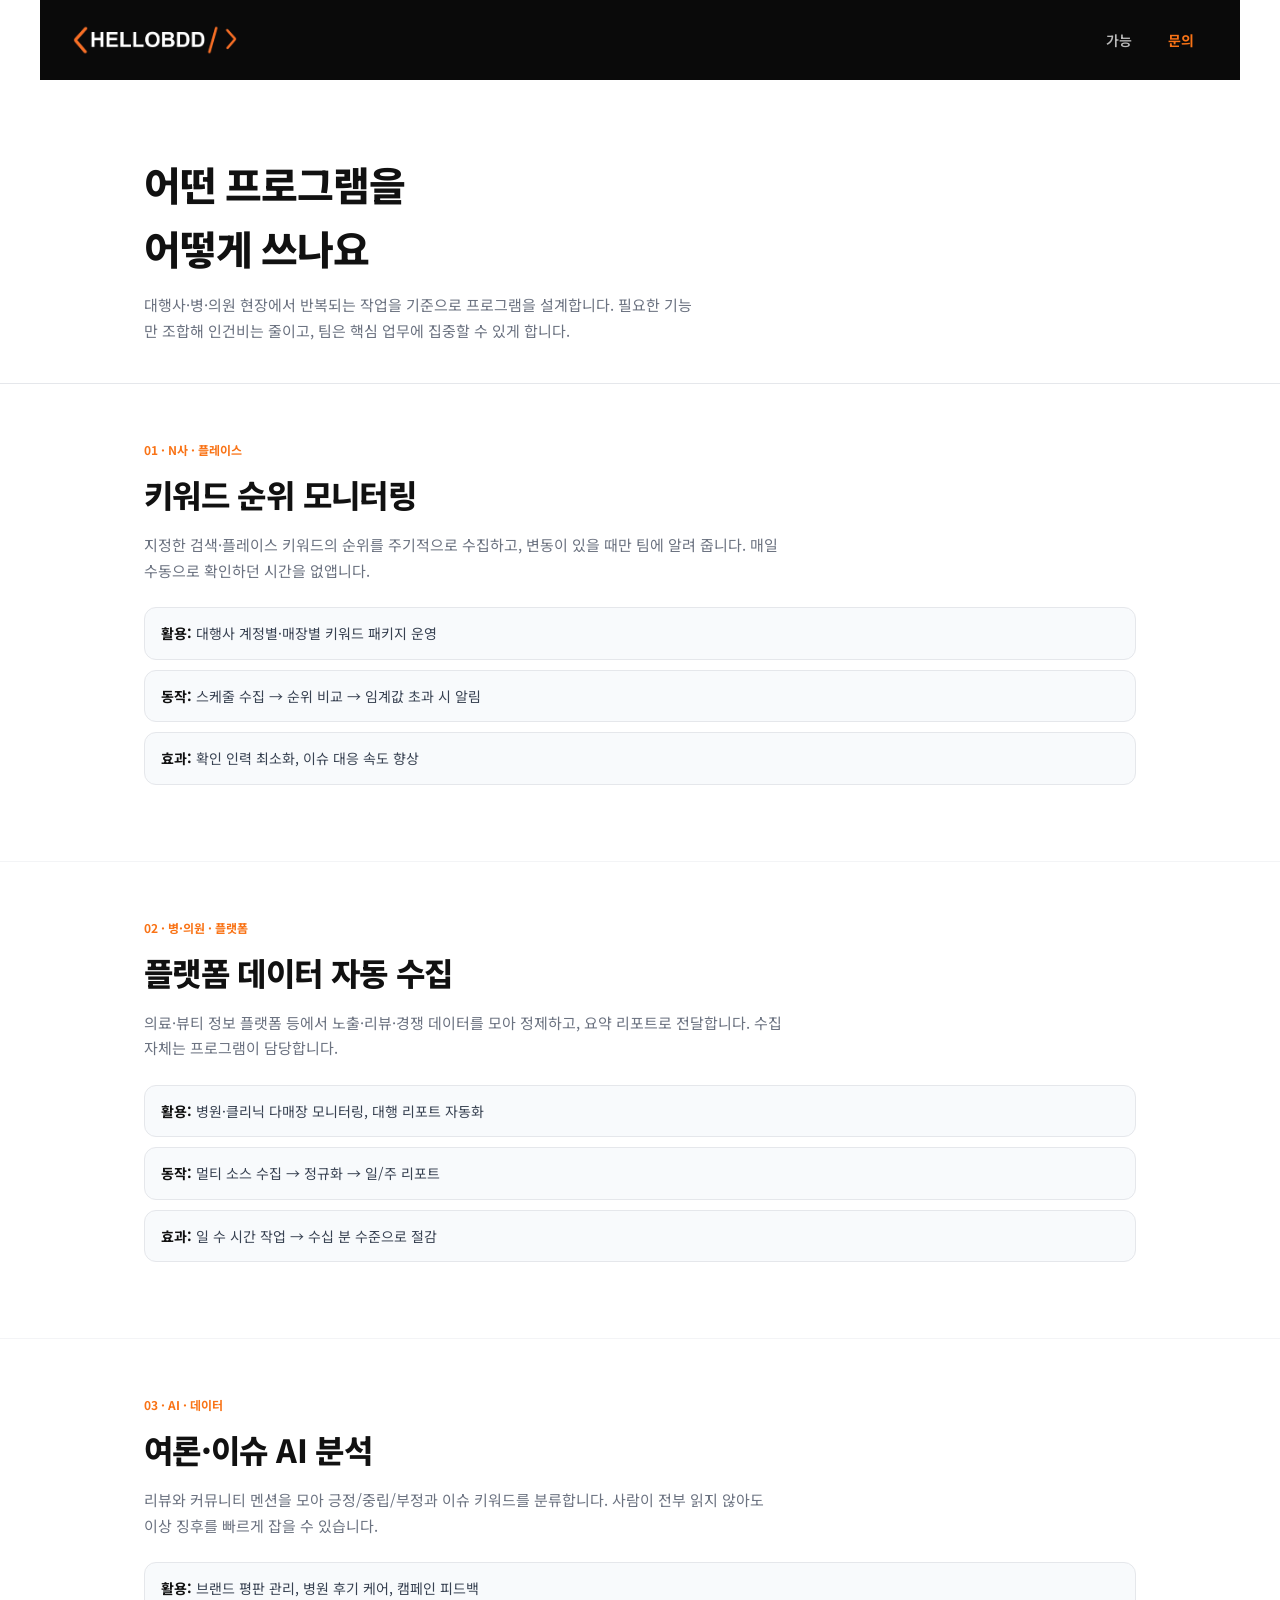
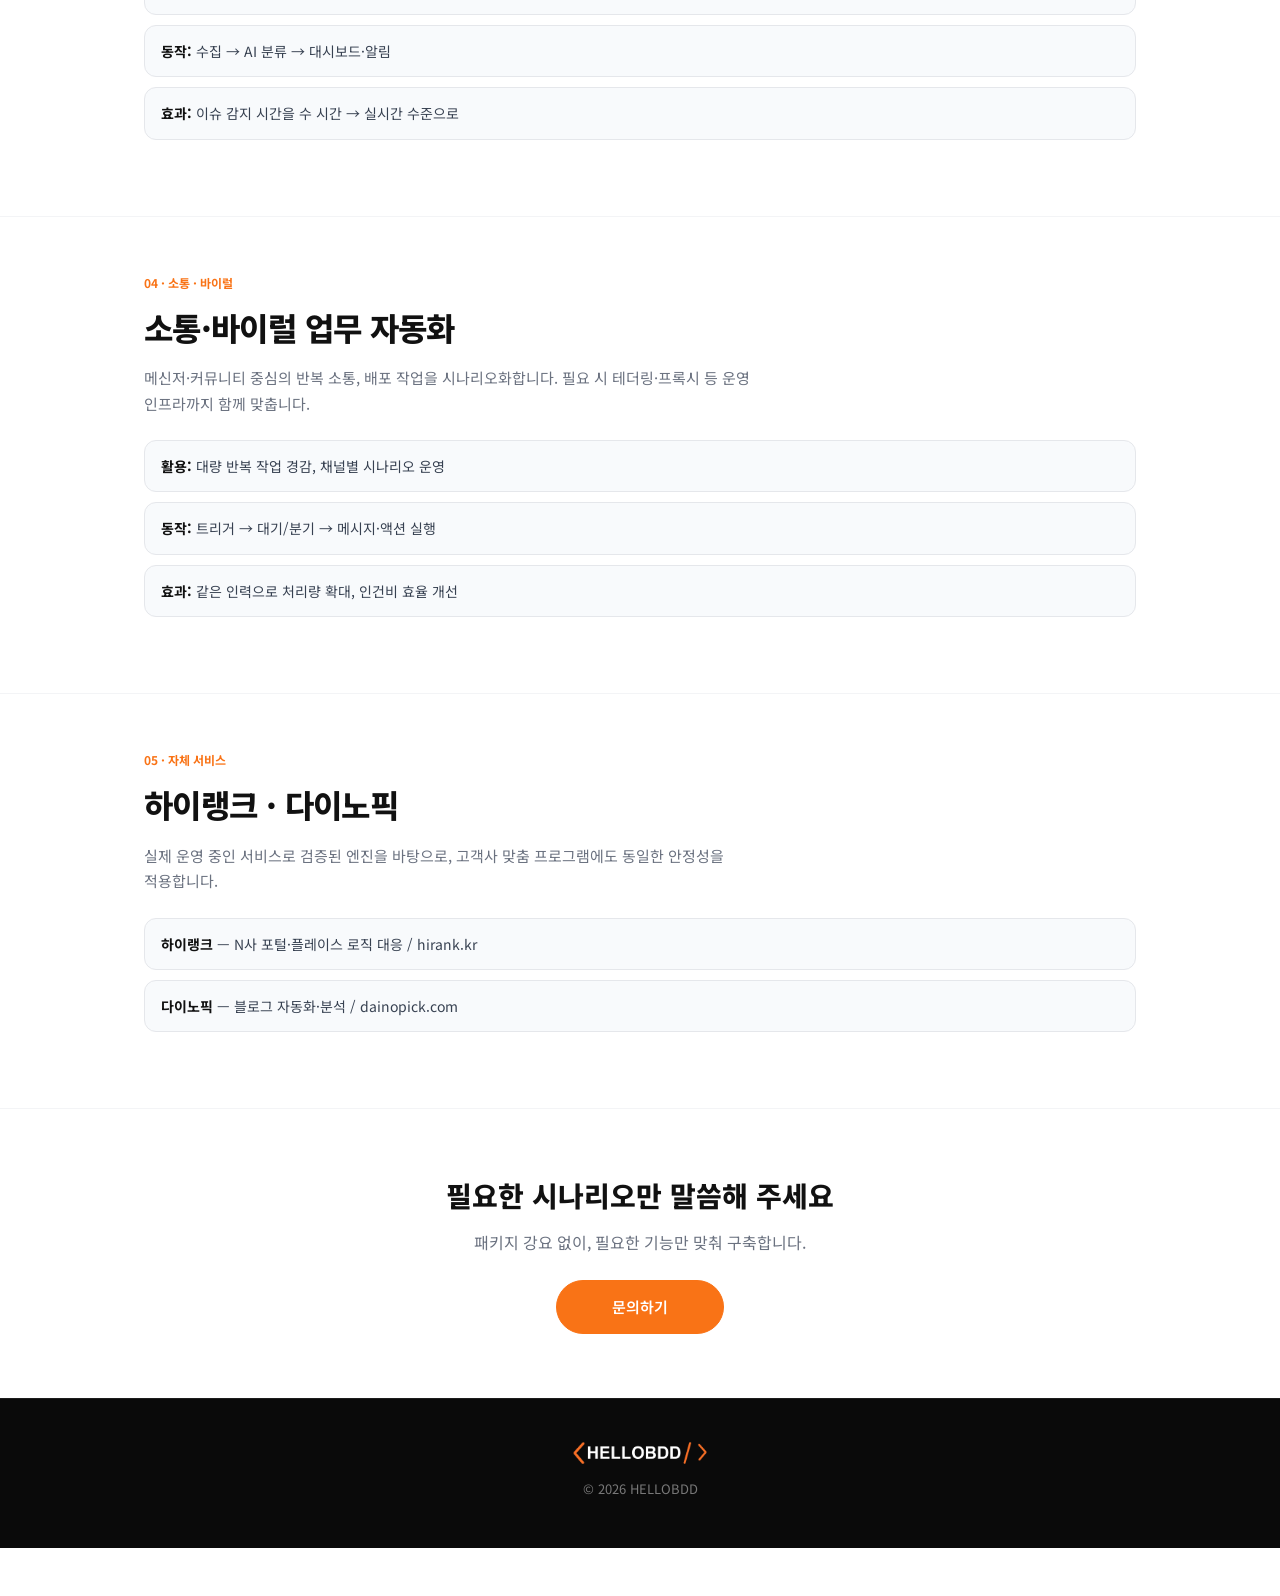
==== programs.html @ c941c6c1 "전체 개선" ====
<!DOCTYPE html>
<html lang="ko">
<head>
  <meta charset="UTF-8">
  <meta name="viewport" content="width=device-width, initial-scale=1.0, viewport-fit=cover">
  <meta name="description" content="헬로비디디 자동화 프로그램 — 순위 모니터링, 플랫폼 자동화, AI 분석, 소통·바이럴">
  <title>프로그램 상세 | 헬로비디디</title>
  <link rel="preconnect" href="https://fonts.googleapis.com">
  <link rel="preconnect" href="https://fonts.gstatic.com" crossorigin>
  <link href="https://fonts.googleapis.com/css2?family=Noto+Sans+KR:wght@400;500;600;700;800&display=swap" rel="stylesheet">
  <link rel="stylesheet" href="css/style.css?v=14">
  <link rel="stylesheet" href="css/landing.css?v=1">
</head>
<body class="page-programs">
  <header class="header header--dark" id="top">
    <div class="header__inner">
      <a href="index.html" class="logo logo--img" aria-label="HELLOBDD">
        <img class="brand-lockup" src="img/logo-lockup.png?v=1" alt="HELLOBDD" width="200" height="40">
      </a>
      <div class="header__links">
        <a href="index.html#solutions">가능</a>
        <a href="index.html#contact" class="nav__cta">문의</a>
      </div>
    </div>
  </header>

  <main>
    <section class="programs-hero">
      <div class="container">
        <h1>어떤 프로그램을<br>어떻게 쓰나요</h1>
        <p>대행사·병·의원 현장에서 반복되는 작업을 기준으로 프로그램을 설계합니다. 필요한 기능만 조합해 인건비는 줄이고, 팀은 핵심 업무에 집중할 수 있게 합니다.</p>
      </div>
    </section>

    <section class="program-block" id="rank">
      <div class="container">
        <p class="program-block__label">01 · N사 · 플레이스</p>
        <h2>키워드 순위 모니터링</h2>
        <p class="program-block__lead">지정한 검색·플레이스 키워드의 순위를 주기적으로 수집하고, 변동이 있을 때만 팀에 알려 줍니다. 매일 수동으로 확인하던 시간을 없앱니다.</p>
        <ul class="program-points">
          <li><strong>활용:</strong> 대행사 계정별·매장별 키워드 패키지 운영</li>
          <li><strong>동작:</strong> 스케줄 수집 → 순위 비교 → 임계값 초과 시 알림</li>
          <li><strong>효과:</strong> 확인 인력 최소화, 이슈 대응 속도 향상</li>
        </ul>
      </div>
    </section>

    <section class="program-block" id="platform">
      <div class="container">
        <p class="program-block__label">02 · 병·의원 · 플랫폼</p>
        <h2>플랫폼 데이터 자동 수집</h2>
        <p class="program-block__lead">의료·뷰티 정보 플랫폼 등에서 노출·리뷰·경쟁 데이터를 모아 정제하고, 요약 리포트로 전달합니다. 수집 자체는 프로그램이 담당합니다.</p>
        <ul class="program-points">
          <li><strong>활용:</strong> 병원·클리닉 다매장 모니터링, 대행 리포트 자동화</li>
          <li><strong>동작:</strong> 멀티 소스 수집 → 정규화 → 일/주 리포트</li>
          <li><strong>효과:</strong> 일 수 시간 작업 → 수십 분 수준으로 절감</li>
        </ul>
      </div>
    </section>

    <section class="program-block" id="ai">
      <div class="container">
        <p class="program-block__label">03 · AI · 데이터</p>
        <h2>여론·이슈 AI 분석</h2>
        <p class="program-block__lead">리뷰와 커뮤니티 멘션을 모아 긍정/중립/부정과 이슈 키워드를 분류합니다. 사람이 전부 읽지 않아도 이상 징후를 빠르게 잡을 수 있습니다.</p>
        <ul class="program-points">
          <li><strong>활용:</strong> 브랜드 평판 관리, 병원 후기 케어, 캠페인 피드백</li>
          <li><strong>동작:</strong> 수집 → AI 분류 → 대시보드·알림</li>
          <li><strong>효과:</strong> 이슈 감지 시간을 수 시간 → 실시간 수준으로</li>
        </ul>
      </div>
    </section>

    <section class="program-block" id="comms">
      <div class="container">
        <p class="program-block__label">04 · 소통 · 바이럴</p>
        <h2>소통·바이럴 업무 자동화</h2>
        <p class="program-block__lead">메신저·커뮤니티 중심의 반복 소통, 배포 작업을 시나리오화합니다. 필요 시 테더링·프록시 등 운영 인프라까지 함께 맞춥니다.</p>
        <ul class="program-points">
          <li><strong>활용:</strong> 대량 반복 작업 경감, 채널별 시나리오 운영</li>
          <li><strong>동작:</strong> 트리거 → 대기/분기 → 메시지·액션 실행</li>
          <li><strong>효과:</strong> 같은 인력으로 처리량 확대, 인건비 효율 개선</li>
        </ul>
      </div>
    </section>

    <section class="program-block" id="services">
      <div class="container">
        <p class="program-block__label">05 · 자체 서비스</p>
        <h2>하이랭크 · 다이노픽</h2>
        <p class="program-block__lead">실제 운영 중인 서비스로 검증된 엔진을 바탕으로, 고객사 맞춤 프로그램에도 동일한 안정성을 적용합니다.</p>
        <ul class="program-points">
          <li><strong>하이랭크</strong> — N사 포털·플레이스 로직 대응 / <a href="https://www.hirank.kr" target="_blank" rel="noopener noreferrer">hirank.kr</a></li>
          <li><strong>다이노픽</strong> — 블로그 자동화·분석 / <a href="https://www.dainopick.com" target="_blank" rel="noopener noreferrer">dainopick.com</a></li>
        </ul>
      </div>
    </section>

    <section class="programs-cta">
      <div class="container">
        <h2>필요한 시나리오만 말씀해 주세요</h2>
        <p>패키지 강요 없이, 필요한 기능만 맞춰 구축합니다.</p>
        <a href="index.html#contact" class="btn btn--orange">문의하기</a>
      </div>
    </section>
  </main>

  <footer class="footer section--ink">
    <div class="container">
      <img class="brand-lockup brand-lockup--footer" src="img/logo-lockup.png?v=1" alt="HELLOBDD" width="180" height="36">
      <p>&copy; 2026 HELLOBDD</p>
    </div>
  </footer>
</body>
</html>
---- css/style.css ----
/* ===== Blackkiwi-inspired Clean Design ===== */
*, *::before, *::after { box-sizing: border-box; margin: 0; padding: 0; }

:root {
  --bg: #0a0a0a;
  --surface: #12141a;
  --surface-2: #1a1d26;
  --border: rgba(255, 255, 255, .1);
  --text: #ffffff;
  --muted: rgba(255, 255, 255, .55);
  --muted-2: rgba(255, 255, 255, .38);
  --black: #0a0a0a;
  --white: #ffffff;
  --gray-50: #14161c;
  --gray-100: #1a1d26;
  --gray-200: rgba(255, 255, 255, .12);
  --gray-300: rgba(255, 255, 255, .2);
  --gray-400: rgba(255, 255, 255, .4);
  --gray-500: rgba(255, 255, 255, .55);
  --gray-600: rgba(255, 255, 255, .68);
  --gray-700: rgba(255, 255, 255, .82);
  --orange: #f97316;
  --orange-light: rgba(249, 115, 22, .16);
  --green: #00c896;
  --green-light: rgba(0, 200, 150, .15);
  --radius: 16px;
  --radius-pill: 999px;
  --shadow: 0 1px 3px rgba(0,0,0,.25), 0 12px 32px rgba(0,0,0,.28);
  --header-h: 80px;
  --safe-bottom: env(safe-area-inset-bottom, 0);
}

html { scroll-behavior: smooth; -webkit-text-size-adjust: 100%; }

/* Custom scrollbar */
html {
  scrollbar-width: thin;
  scrollbar-color: rgba(0, 0, 0, .28) transparent;
}

*::-webkit-scrollbar {
  width: 8px;
  height: 8px;
}

*::-webkit-scrollbar-track {
  background: transparent;
}

*::-webkit-scrollbar-thumb {
  background: rgba(0, 0, 0, .22);
  border-radius: 999px;
  border: 2px solid transparent;
  background-clip: padding-box;
}

*::-webkit-scrollbar-thumb:hover {
  background: rgba(0, 0, 0, .36);
  border: 2px solid transparent;
  background-clip: padding-box;
}

*::-webkit-scrollbar-corner {
  background: transparent;
}

body {
  font-family: "Noto Sans KR", -apple-system, sans-serif;
  font-size: 16px;
  line-height: 1.6;
  color: #111;
  background: #fff;
  -webkit-font-smoothing: antialiased;
  padding-bottom: var(--safe-bottom);
}

.container {
  width: 100%;
  max-width: 1040px;
  margin: 0 auto;
  padding: 0 24px;
}

a { color: inherit; text-decoration: none; }

/* ===== Header ===== */
.header {
  position: absolute;
  top: 0;
  left: 0;
  right: 0;
  z-index: 100;
  background: transparent;
  border-bottom: none;
}

.header__inner {
  display: flex;
  align-items: center;
  justify-content: space-between;
  height: var(--header-h);
  max-width: 1200px;
  margin: 0 auto;
  padding: 0 28px;
}

.logo { font-weight: 800; font-size: 17px; letter-spacing: -.02em; }
.logo > span:not(.brand-logo) { color: var(--orange); }
.logo--img {
  display: inline-flex;
  align-items: center;
  line-height: 0;
}

/* Brand lockup: original orange brackets + tight wordmark */
.brand-lockup {
  display: block;
  width: auto;
  height: 28px;
}
.logo--img .brand-lockup {
  height: 30px;
}
.brand-lockup--hero {
  height: clamp(44px, 8.5vw, 62px);
  margin: 0 auto;
}
.brand-lockup--footer {
  height: 28px;
  margin: 0 auto 12px;
}

.header--dark .nav-toggle span { background: #e8eaef; }

.nav-toggle {
  display: flex; flex-direction: column; justify-content: center; align-items: center;
  gap: 6px;
  width: 48px; height: 48px;
  background: none; border: none; cursor: pointer; padding: 10px;
  position: relative; z-index: 102;
}
.nav-toggle span { display: block; width: 24px; height: 2.5px; background: var(--black); border-radius: 2px; transition: .25s; }
.nav-toggle[aria-expanded="true"] span:nth-child(1) { transform: translateY(8.5px) rotate(45deg); }
.nav-toggle[aria-expanded="true"] span:nth-child(2) { opacity: 0; }
.nav-toggle[aria-expanded="true"] span:nth-child(3) { transform: translateY(-8.5px) rotate(-45deg); }

.nav {
  display: none;
  flex-direction: column;
  gap: 4px;
  padding: 12px 28px 20px;
  background: rgba(18, 20, 28, .96);
  border-top: 1px solid rgba(255, 255, 255, .08);
  box-shadow: 0 12px 24px rgba(0, 0, 0, .35);
  position: relative;
  z-index: 101;
}

.nav.is-open { display: flex; }

.nav a {
  padding: 14px 12px;
  font-size: 17px; font-weight: 600;
  color: rgba(255, 255, 255, .78);
  border-radius: 10px;
}

.nav a:hover { color: #fff; background: rgba(255, 255, 255, .06); }
.nav__cta { color: var(--orange) !important; font-weight: 700 !important; }

.nav-backdrop {
  position: fixed;
  inset: 0;
  top: var(--header-h);
  background: rgba(0, 0, 0, .55);
  z-index: 99;
}

.nav-backdrop[hidden] { display: none; }

body.nav-open { overflow: hidden; }

/* ===== Hero (full-bleed dark) ===== */
.hero {
  position: relative;
  isolation: isolate;
  min-height: 100svh;
  display: flex;
  flex-direction: column;
  align-items: center;
  justify-content: center;
  text-align: center;
  padding: calc(var(--header-h) + 24px) 24px 88px;
  background: #0a0a0a;
  color: #fff;
  overflow: hidden;
  contain: layout paint style;
  --mx: 50%;
  --my: 42%;
}

.hero__warp {
  position: absolute;
  inset: 0;
  z-index: 0;
  pointer-events: none;
  background-image:
    linear-gradient(rgba(255, 255, 255, .055) 1px, transparent 1px),
    linear-gradient(90deg, rgba(255, 255, 255, .055) 1px, transparent 1px);
  background-size: 64px 64px;
  background-position: center 42%;
  mask-image: radial-gradient(ellipse 72% 64% at 50% 42%, #000 18%, transparent 78%);
  -webkit-mask-image: radial-gradient(ellipse 72% 64% at 50% 42%, #000 18%, transparent 78%);
  opacity: .85;
}

.hero__spotlight {
  position: absolute;
  inset: 0;
  z-index: 0;
  pointer-events: none;
  background:
    radial-gradient(circle 200px at var(--mx) var(--my), rgba(255, 255, 255, .08) 0%, rgba(255, 255, 255, .02) 40%, transparent 68%);
  opacity: 0;
  transition: opacity .35s ease;
}

.hero.is-tracking .hero__spotlight {
  opacity: 1;
}

.hero__inner {
  position: relative;
  z-index: 1;
  max-width: 820px;
  margin: 0 auto;
}

.hero__brand {
  margin-bottom: 22px;
  line-height: 1;
}

.hero__title {
  margin-bottom: 20px;
  word-break: keep-all;
}

.hero__line {
  display: block;
  font-size: clamp(32px, 7.2vw, 60px);
  font-weight: 800;
  line-height: 1.18;
  letter-spacing: -.04em;
  word-break: keep-all;
}

.hero__line--main { color: #fff; }

.hero__line--accent { color: #fff; }

.hero__sub {
  max-width: 520px;
  margin: 0 auto 40px;
  font-size: clamp(15px, 2.5vw, 18px);
  font-weight: 500;
  line-height: 1.65;
  color: rgba(255, 255, 255, .62);
  word-break: keep-all;
}

.hero__actions {
  display: flex;
  flex-direction: column;
  gap: 12px;
  align-items: center;
  justify-content: center;
}

.hero__scroll {
  position: absolute;
  bottom: 28px;
  left: 50%;
  transform: translateX(-50%);
  z-index: 1;
  display: flex;
  flex-direction: column;
  align-items: center;
  gap: 10px;
  color: rgba(255, 255, 255, .45);
  transition: color .2s;
  animation: hero-scroll-float 2.2s ease-in-out infinite;
}

.hero__scroll:hover { color: rgba(255, 255, 255, .75); }

.hero__scroll-label {
  font-size: 11px;
  font-weight: 600;
  letter-spacing: .22em;
}

.hero__scroll-mouse {
  width: 18px;
  height: 28px;
  border: 1.5px solid currentColor;
  border-radius: 10px;
  display: flex;
  justify-content: center;
  padding-top: 6px;
}

.hero__scroll-dot {
  width: 3px;
  height: 6px;
  border-radius: 2px;
  background: currentColor;
  animation: hero-scroll-dot 1.6s ease-in-out infinite;
}

@keyframes hero-scroll-float {
  0%, 100% { transform: translateX(-50%) translateY(0); }
  50% { transform: translateX(-50%) translateY(6px); }
}

@keyframes hero-scroll-dot {
  0% { opacity: 1; transform: translateY(0); }
  70% { opacity: 0; transform: translateY(8px); }
  100% { opacity: 0; transform: translateY(8px); }
}

@media (prefers-reduced-motion: reduce) {
  .hero__scroll,
  .hero__scroll-dot { animation: none; }
  .hero__spotlight { display: none; }
  .hero__inner { transition: none; }
}

@media (hover: none), (pointer: coarse) {
  .hero__spotlight { display: none; }
}

/* ===== Buttons ===== */
.btn {
  display: inline-flex; align-items: center; justify-content: center;
  padding: 14px 32px; font-size: 15px; font-weight: 600;
  border-radius: var(--radius-pill); border: 1.5px solid transparent;
  cursor: pointer; transition: .15s; min-height: 50px;
}
.btn--dark { background: #fff; color: #0a0a0a; }
.btn--dark:hover { background: #e8e8e8; }
.btn--outline { background: transparent; color: #fff; border-color: rgba(255,255,255,.28); }
.btn--outline:hover { border-color: #fff; }
.btn--orange {
  background: var(--orange);
  color: #fff;
  border-color: var(--orange);
  min-width: 168px;
}
.btn--orange:hover { background: #ea580c; border-color: #ea580c; }
.btn--ghost {
  background: transparent;
  color: #fff;
  border-color: rgba(255, 255, 255, .35);
  min-width: 168px;
}
.btn--ghost:hover { border-color: #fff; background: rgba(255, 255, 255, .06); }
.btn--green { background: var(--green-light); color: var(--green); font-size: 13px; padding: 10px 18px; min-height: auto; white-space: nowrap; }
.btn--green:hover { filter: brightness(1.1); }

/* ===== NUMBERS ===== */
.numbers {
  background: #141414;
  color: var(--white);
  padding: 72px 0;
  border-top: none;
}

.numbers__title {
  text-align: center;
  font-size: 13px;
  font-weight: 700;
  letter-spacing: .15em;
  margin-bottom: 40px;
  color: var(--muted-2);
}

.numbers__grid {
  display: grid;
  grid-template-columns: repeat(2, 1fr);
  gap: 32px 16px;
}

.numbers__value {
  font-size: 36px;
  font-weight: 800;
  letter-spacing: -.03em;
  line-height: 1;
  margin-bottom: 8px;
}

.numbers__label {
  font-size: 15px;
  font-weight: 600;
  margin-bottom: 4px;
}

.numbers__sub {
  font-size: 13px;
  color: var(--muted);
}

/* ===== Section titles ===== */
.section-title {
  font-size: clamp(26px, 4vw, 34px);
  font-weight: 800;
  text-align: center;
  letter-spacing: -.02em;
  margin-bottom: 10px;
  color: var(--white);
}

.section-desc {
  font-size: 15px;
  color: var(--muted);
  text-align: center;
  margin-bottom: 40px;
}

/* ===== Skill tags removed — keywords in hero ===== */

/* ===== Capabilities ===== */
.capabilities { padding: 80px 0; border-top: none; }

.step-nav {
  display: flex; gap: 10px; overflow-x: auto;
  padding-bottom: 8px; margin-bottom: 24px;
  -webkit-overflow-scrolling: touch; scrollbar-width: none;
}
.step-nav::-webkit-scrollbar { display: none; }

.step-nav__btn {
  flex-shrink: 0;
  padding: 12px 20px;
  font-size: 14px; font-weight: 600;
  font-family: inherit;
  border: 1.5px solid var(--border);
  border-radius: var(--radius-pill);
  background: var(--surface);
  color: var(--muted);
  cursor: pointer;
  transition: .15s;
  white-space: nowrap;
}
.step-nav__btn.is-active {
  background: var(--orange-light);
  border-color: var(--orange);
  color: var(--orange);
}

.cap-panel { display: none; }
.cap-panel.is-active { display: block; animation: fadeUp .4s ease; }

.cap-panel__inner {
  background: var(--surface);
  border: 1px solid var(--border);
  border-radius: 20px;
  padding: 28px;
  box-shadow: var(--shadow);
  display: grid;
  gap: 24px;
}

.cap-panel__badge {
  display: inline-block;
  font-size: 12px; font-weight: 700;
  color: var(--orange);
  background: var(--orange-light);
  padding: 5px 12px;
  border-radius: 6px;
  margin-bottom: 8px;
}

.cap-panel__goal { font-size: 14px; color: var(--muted); margin-bottom: 8px; }
.cap-panel__headline { font-size: 22px; font-weight: 700; line-height: 1.4; margin-bottom: 12px; letter-spacing: -.02em; color: var(--white); }
.cap-panel__desc { font-size: 15px; color: var(--muted); line-height: 1.7; margin-bottom: 20px; }
.cap-panel__tags { display: flex; flex-wrap: wrap; gap: 6px; }

.cap-tag {
  display: inline-block;
  padding: 6px 12px;
  font-size: 12px; font-weight: 600;
  color: var(--gray-600);
  background: var(--surface-2);
  border: 1px solid var(--border);
  border-radius: 6px;
}

.pill {
  display: inline-flex; align-items: center;
  padding: 8px 14px; font-size: 13px; font-weight: 500;
  border: 1px solid var(--border); border-radius: var(--radius-pill);
  background: var(--surface); color: var(--gray-700);
  transition: .15s;
}
.pill:hover { border-color: rgba(255,255,255,.28); }
.pill--muted { font-size: 11px; color: var(--muted); background: var(--surface-2); margin-bottom: 8px; }
.pill--green { font-size: 11px; color: var(--green); background: var(--green-light); border: none; }

.visual-card {
  background: var(--surface-2);
  border-radius: 12px;
  padding: 20px;
  display: flex; flex-direction: column; gap: 10px;
}

/* Capability visuals — per tab */
.cap-visual {
  background: var(--surface-2);
  border: 1px solid var(--border);
  border-radius: 14px;
  padding: 20px;
  min-height: 180px;
  display: flex;
  flex-direction: column;
  justify-content: center;
}

.cap-visual__title {
  font-size: 11px; font-weight: 700; letter-spacing: .06em;
  text-transform: uppercase; color: var(--gray-400);
  margin-bottom: 16px;
}

/* 01 Ranking bar chart */
.rank-chart {
  display: flex; align-items: flex-end; justify-content: center;
  gap: 12px;
}
.rank-chart__item {
  display: flex; flex-direction: column; align-items: center; gap: 8px;
  font-size: 11px; font-weight: 600; color: var(--gray-500);
}
.rank-chart__item--lead { color: var(--orange); }
.rank-chart__item--lead .rank-chart__label { color: var(--orange); font-weight: 700; }
.rank-chart__track {
  position: relative;
  width: 36px; height: 100px;
  display: flex; flex-direction: column; justify-content: flex-end;
  background: rgba(255,255,255,.08);
  border-radius: 8px 8px 4px 4px;
  overflow: hidden;
}
.rank-chart__num {
  position: absolute; top: 6px; left: 0; right: 0;
  text-align: center;
  font-size: 11px; font-weight: 800; color: var(--white);
  z-index: 1;
  text-shadow: 0 1px 2px rgba(0,0,0,.25);
}
.rank-chart__item:not(.rank-chart__item--lead) .rank-chart__num {
  color: rgba(255,255,255,.7);
  text-shadow: none;
}
.rank-chart__bar {
  width: 100%; height: 0;
  border-radius: 4px 4px 0 0;
  background: linear-gradient(180deg, #fdba74, var(--orange));
  transition: height 0.85s cubic-bezier(.22,1,.36,1);
}
.rank-chart__item--lead .rank-chart__bar {
  background: linear-gradient(180deg, #fb923c, #ea580c);
}
.rank-chart__label {
  font-size: 10px; color: var(--gray-400); white-space: nowrap;
}

/* 02 Donut gauge */
.donut-gauge {
  position: relative;
  width: 120px; height: 120px;
  margin: 0 auto 14px;
}
.donut-gauge__ring {
  width: 100%; height: 100%;
  border-radius: 50%;
  background: conic-gradient(var(--orange) 0deg, var(--orange) 0deg, rgba(255,255,255,.12) 0deg);
  transition: background 1.1s cubic-bezier(.22,1,.36,1);
  position: relative;
}
.donut-gauge__ring::after {
  content: "";
  position: absolute; inset: 18px;
  background: var(--surface-2); border-radius: 50%;
}
.donut-gauge__value {
  position: absolute; inset: 0;
  display: flex; align-items: center; justify-content: center;
  font-size: 22px; font-weight: 800; color: var(--white);
}
.gauge-metrics {
  display: flex; justify-content: center; gap: 20px;
  font-size: 12px; color: var(--gray-500);
}
.gauge-metrics strong { color: var(--orange); font-weight: 700; }

/* 03 Sentiment analysis */
.sentiment-bars { display: flex; flex-direction: column; gap: 10px; margin-bottom: 14px; }
.sentiment-row {
  display: grid; grid-template-columns: 36px 1fr 32px;
  align-items: center; gap: 8px;
  font-size: 12px; color: var(--gray-600);
}
.sentiment-row em { font-style: normal; font-weight: 700; font-size: 11px; color: var(--gray-500); }
.sentiment-track {
  height: 8px; background: rgba(255,255,255,.1); border-radius: 4px; overflow: hidden;
}
.sentiment-fill {
  height: 100%; width: 0; border-radius: 4px;
  transition: width 0.9s cubic-bezier(.22,1,.36,1);
}
.sentiment-fill--pos { background: var(--orange); }
.sentiment-fill--neu { background: #94a3b8; }
.sentiment-fill--neg { background: #cbd5e1; }
.spark-line {
  width: 100%; height: 48px;
  stroke: var(--orange); stroke-width: 2.5;
  fill: none; stroke-linecap: round; stroke-linejoin: round;
}
.spark-line__path {
  stroke-dasharray: 300;
  stroke-dashoffset: 300;
  transition: stroke-dashoffset 1.2s cubic-bezier(.22,1,.36,1);
}
.cap-panel.is-active .spark-line__path { stroke-dashoffset: 0; }

/* 04 Pipeline */
.pipeline {
  display: flex; align-items: center; justify-content: center;
  gap: 0; flex-wrap: wrap;
}
.pipeline__node {
  padding: 10px 14px;
  font-size: 12px; font-weight: 700;
  background: var(--surface);
  border: 1.5px solid var(--border);
  border-radius: 10px;
  color: var(--gray-600);
  opacity: 0; transform: translateY(8px);
  transition: opacity .4s ease, transform .4s ease, border-color .2s;
}
.pipeline__node--accent {
  border-color: var(--orange);
  color: var(--orange);
  background: var(--orange-light);
}
.cap-panel.is-active .pipeline__node {
  opacity: 1; transform: translateY(0);
}
.cap-panel.is-active .pipeline__node:nth-child(1) { transition-delay: .05s; }
.cap-panel.is-active .pipeline__node:nth-child(3) { transition-delay: .15s; }
.cap-panel.is-active .pipeline__node:nth-child(5) { transition-delay: .25s; }
.cap-panel.is-active .pipeline__node:nth-child(7) { transition-delay: .35s; }
.pipeline__line {
  width: 20px; height: 2px;
  background: rgba(255,255,255,.18);
  position: relative;
  transform: scaleX(0);
  transform-origin: left;
  transition: transform .35s ease;
}
.cap-panel.is-active .pipeline__line { transform: scaleX(1); }
.cap-panel.is-active .pipeline__line:nth-child(2) { transition-delay: .1s; }
.cap-panel.is-active .pipeline__line:nth-child(4) { transition-delay: .2s; }
.cap-panel.is-active .pipeline__line:nth-child(6) { transition-delay: .3s; }
.pipeline-status {
  display: flex; align-items: center; justify-content: center; gap: 6px;
  margin-top: 16px; font-size: 11px; font-weight: 600; color: var(--gray-500);
}
.pipeline-status__dot {
  width: 7px; height: 7px; border-radius: 50%;
  background: #22c55e;
  animation: pulse-dot 1.8s ease infinite;
}
@keyframes pulse-dot {
  0%, 100% { opacity: 1; transform: scale(1); }
  50% { opacity: .5; transform: scale(.85); }
}

@media (prefers-reduced-motion: reduce) {
  .pipeline__node, .pipeline__line, .spark-line__path { transition: none !important; opacity: 1 !important; transform: none !important; stroke-dashoffset: 0 !important; }
  .pipeline-status__dot { animation: none; }
}

/* ===== Products & Dashboard ===== */
.products { padding: 80px 0; background: transparent; border-top: none; }

.products__grid {
  display: grid; gap: 14px; margin-bottom: 20px;
}

.product-card {
  display: block;
  text-decoration: none;
  color: inherit;
  background: var(--surface);
  border: 1px solid var(--border);
  border-radius: var(--radius);
  padding: 28px;
  box-shadow: var(--shadow);
  transition: transform .2s, border-color .2s;
}
.product-card:hover {
  transform: translateY(-2px);
  border-color: var(--orange);
}
.product-card__name { font-size: 20px; font-weight: 700; margin-bottom: 4px; color: var(--white); }
.product-card__url {
  font-size: 14px; font-weight: 600; color: var(--orange);
  margin-bottom: 10px;
}
.product-card__desc { font-size: 15px; color: var(--muted); line-height: 1.6; }

.dashboard-card {
  background: var(--surface);
  border: 1px solid var(--border);
  border-radius: var(--radius);
  padding: 28px;
  margin-bottom: 16px;
  box-shadow: var(--shadow);
}

.dashboard-card__header {
  display: flex; align-items: flex-start; justify-content: space-between;
  margin-bottom: 24px; gap: 12px;
}
.dashboard-card__title { font-size: 17px; font-weight: 700; margin-bottom: 4px; color: var(--white); }
.dashboard-card__sub { font-size: 13px; color: var(--muted); }

.live-badge {
  display: flex; align-items: center; gap: 6px;
  font-size: 12px; font-weight: 500; color: var(--muted); white-space: nowrap;
}
.live-badge__dot {
  width: 8px; height: 8px; border-radius: 50%;
  background: #22c55e;
  animation: pulse 2s ease infinite;
}
@keyframes pulse {
  0%, 100% { opacity: 1; transform: scale(1); }
  50% { opacity: .5; transform: scale(.85); }
}

/* Bar chart */
.bar-chart {
  display: flex; align-items: flex-end; justify-content: space-between;
  gap: 8px; height: 140px;
}
.bar-chart__col { flex: 1; display: flex; flex-direction: column; align-items: center; height: 100%; }
.bar-chart__wrap { flex: 1; width: 100%; display: flex; flex-direction: column; align-items: center; justify-content: flex-end; gap: 6px; }
.bar-chart__value {
  font-size: 10px; font-weight: 600; color: var(--muted); line-height: 1;
}
.bar-chart__bar {
  width: 100%; max-width: 32px; height: 0;
  border-radius: 6px 6px 2px 2px;
  background: linear-gradient(180deg, var(--orange), #fb923c);
  transition: height 1s cubic-bezier(.22,1,.36,1);
}
.bar-chart__bar[data-value="0"] { background: rgba(255,255,255,.12); }
.bar-chart__label { font-size: 11px; color: var(--muted-2); margin-top: 8px; }

/* Feed list */
.feed-list { list-style: none; }
.feed-item {
  display: grid;
  grid-template-columns: auto 1fr minmax(120px, 148px);
  align-items: center;
  gap: 12px;
  padding: 16px 0;
  border-bottom: 1px solid var(--border);
  font-size: 13px;
}
.feed-item:last-child { border-bottom: none; }
.feed-item__platform {
  font-size: 11px; font-weight: 600;
  color: var(--green); background: var(--green-light);
  padding: 4px 8px; border-radius: 6px; white-space: nowrap;
}
.feed-item__body { display: flex; flex-direction: column; gap: 2px; min-width: 0; }
.feed-item__body strong { font-size: 14px; font-weight: 600; color: var(--white); }
.feed-item__body span { font-size: 12px; color: var(--muted); }
.feed-item__effect {
  display: flex; flex-direction: column; align-items: flex-end; gap: 4px;
  text-align: right;
}
.feed-item__effect-label {
  font-size: 10px; font-weight: 600; color: var(--muted-2);
  text-transform: uppercase; letter-spacing: .02em;
}
.feed-item__effect-compare {
  display: flex; align-items: center; gap: 6px; flex-wrap: wrap; justify-content: flex-end;
  font-size: 12px; line-height: 1.3;
}
.feed-item__effect-compare .is-before { color: var(--muted-2); text-decoration: line-through; }
.feed-item__effect-compare .is-arrow { color: var(--muted-2); font-size: 11px; }
.feed-item__effect-compare .is-after { font-weight: 700; color: var(--white); }
.feed-item__effect-badge {
  display: inline-block;
  font-size: 11px; font-weight: 700; color: var(--orange);
  background: var(--orange-light); padding: 3px 8px; border-radius: var(--radius-pill);
}

.mini-bar { height: 6px; background: rgba(255,255,255,.08); border-radius: 3px; overflow: hidden; }
.mini-bar__fill { height: 100%; width: 0; border-radius: 3px; transition: width 1s cubic-bezier(.22,1,.36,1); }
.mini-bar__fill--before { background: var(--gray-400); }
.mini-bar__fill--after { background: var(--orange); }

/* ===== Kmong ===== */
.kmong-section { padding: 64px 0; }

.kmong-card {
  background: var(--white);
  border: 1px solid var(--gray-200);
  border-radius: var(--radius);
  padding: 24px;
  box-shadow: var(--shadow);
  max-width: 520px;
  margin: 0 auto;
}

.kmong-card__row {
  display: flex; align-items: center; gap: 14px;
  margin-bottom: 24px;
}
.kmong-card__avatar { width: 48px; height: 48px; border-radius: 50%; object-fit: cover; border: 2px solid var(--green); }
.kmong-card__row > div { flex: 1; min-width: 0; }
.kmong-card__name { font-size: 17px; font-weight: 700; margin: 4px 0 2px; }
.kmong-card__rating { font-size: 13px; color: var(--orange); font-weight: 600; }
.kmong-card__rating small { color: var(--gray-400); font-weight: 400; }

.kmong-card__stats {
  display: grid; grid-template-columns: repeat(3, 1fr); gap: 12px;
  margin-bottom: 20px;
}
@media (max-width: 640px) {
  .kmong-card__stats { grid-template-columns: 1fr; }
}
.kmong-stat {
  text-align: center; padding: 20px;
  background: var(--gray-50); border-radius: 12px;
}
.kmong-stat--highlight { background: var(--orange-light); }
.kmong-stat__num { font-size: 36px; font-weight: 800; color: var(--black); line-height: 1; }
.kmong-stat--highlight .kmong-stat__num { color: var(--orange); }
.kmong-stat__unit { font-size: 20px; font-weight: 700; color: var(--orange); }
.kmong-stat__lbl { display: block; font-size: 12px; color: var(--gray-500); margin-top: 6px; }

.kmong-card__meta {
  list-style: none; display: grid; grid-template-columns: 1fr 1fr; gap: 8px;
}
.kmong-card__meta li {
  font-size: 12px; color: var(--gray-500);
  padding: 8px 10px; background: var(--gray-50); border-radius: 8px;
}

/* ===== Contact ===== */
.contact {
  padding: 88px 0 100px;
  background: transparent;
  border-top: none;
}

.contact-hero {
  text-align: center;
  max-width: 560px;
  margin: 0 auto 28px;
}

.contact-hero__eyebrow {
  font-size: 12px; font-weight: 700; letter-spacing: .14em;
  color: var(--orange); margin-bottom: 12px;
}

.contact-hero__title {
  font-size: 34px; font-weight: 800; letter-spacing: -.03em;
  margin-bottom: 10px; color: var(--white);
}

.contact-hero__desc {
  font-size: 16px; color: var(--muted); line-height: 1.6;
  margin-bottom: 18px;
}

.contact-hero__points {
  list-style: none;
  display: flex; flex-wrap: wrap; justify-content: center; gap: 8px;
}

.contact-hero__points li {
  font-size: 13px; font-weight: 600; color: var(--muted);
  padding: 7px 14px;
  background: var(--surface);
  border: 1px solid var(--border);
  border-radius: var(--radius-pill);
}

.contact-highlights {
  display: grid;
  gap: 10px;
  max-width: 640px;
  margin: 0 auto 24px;
}

.contact-highlight {
  padding: 16px 18px;
  background: var(--surface);
  border: 1px solid var(--border);
  border-radius: 12px;
  text-align: left;
}

.contact-highlight__title {
  font-size: 15px; font-weight: 700; color: var(--white);
  margin-bottom: 4px;
}

.contact-highlight__desc {
  font-size: 14px; line-height: 1.55; color: var(--muted);
}

.contact-grid {
  display: flex;
  flex-direction: column;
  gap: 8px;
  max-width: 480px;
  margin: 0 auto;
}

.contact-card {
  position: relative;
  display: grid;
  grid-template-columns: auto 1fr auto;
  align-items: center;
  gap: 12px;
  padding: 14px 16px;
  background: var(--surface);
  border: 1px solid var(--border);
  border-radius: 12px;
  text-decoration: none;
  color: inherit;
  transition: border-color .15s, box-shadow .15s;
}

.contact-card:hover {
  border-color: var(--orange);
  box-shadow: 0 8px 24px rgba(0, 0, 0, .35);
}

.contact-card--primary {
  border-color: rgba(249, 115, 22, .35);
}

.contact-card__badge {
  position: absolute; top: 8px; right: 10px;
  font-size: 9px; font-weight: 700;
  color: var(--orange);
  background: var(--orange-light);
  padding: 2px 6px;
  border-radius: 4px;
}

.contact-card__icon {
  width: 44px; height: 44px;
  display: flex; align-items: center; justify-content: center;
  border-radius: 12px;
  color: var(--white);
  flex-shrink: 0;
}

.contact-card--kakao .contact-card__icon { background: #3c1e1e; color: #fee500; }
.contact-card--telegram .contact-card__icon { background: #229ed9; }
.contact-card--email .contact-card__icon { background: #2a2d36; color: #fff; }

.contact-card__body {
  min-width: 0;
}

.contact-card__label {
  display: block;
  font-size: 12px; font-weight: 600; color: var(--muted);
  margin-bottom: 2px;
}

.contact-card__value {
  display: block;
  font-size: 15px; font-weight: 700; letter-spacing: -.01em;
  margin-bottom: 2px;
  word-break: break-all;
  color: var(--white);
}

.contact-card--kakao .contact-card__value { color: #fee500; }
.contact-card--telegram .contact-card__value { color: #7dd3fc; }
.contact-card--email .contact-card__value { color: var(--white); font-size: 14px; }

.contact-card__hint {
  display: block;
  font-size: 12px; color: var(--muted-2);
}

.contact-card__action {
  font-size: 16px; font-weight: 600; color: var(--muted-2);
  flex-shrink: 0;
}

.contact-card:hover .contact-card__action { color: var(--orange); }

/* ===== Footer ===== */
.footer {
  padding: 40px 0 48px;
  text-align: center;
  font-size: 13px;
  color: var(--muted-2);
  border-top: 1px solid var(--border);
}
.footer span { color: var(--orange); font-weight: 600; }

/* ===== Mobile Kakao FAB ===== */
.float-kakao {
  position: fixed;
  right: calc(16px + env(safe-area-inset-right, 0px));
  bottom: calc(16px + var(--safe-bottom));
  width: 56px;
  height: 56px;
  display: inline-flex;
  align-items: center;
  justify-content: center;
  border-radius: 50%;
  background: #fee500;
  color: #191919;
  box-shadow: 0 8px 24px rgba(0, 0, 0, .18);
  z-index: 90;
}
.float-kakao:active {
  transform: scale(.96);
}

/* ===== Reveal ===== */
.reveal {
  opacity: 0; transform: translateY(20px);
  transition: opacity .6s ease, transform .6s ease;
}
.reveal.is-visible { opacity: 1; transform: translateY(0); }

@keyframes fadeUp {
  from { opacity: 0; transform: translateY(12px); }
  to { opacity: 1; transform: translateY(0); }
}

/* ===== Tablet+ ===== */
@media (min-width: 640px) {
  .hero__actions { flex-direction: row; justify-content: center; }
  .numbers__grid { grid-template-columns: repeat(4, 1fr); }
  .numbers__value { font-size: 40px; }
  .products__grid { grid-template-columns: 1fr 1fr; }
  .cap-panel__inner { grid-template-columns: 1fr 1fr; align-items: center; }
  .feed-item { grid-template-columns: 110px 1fr minmax(148px, 180px); }
}

@media (max-width: 479px) {
  .feed-item {
    grid-template-columns: 1fr;
    gap: 10px;
  }
  .feed-item__effect {
    align-items: flex-start;
    text-align: left;
  }
  .feed-item__effect-compare { justify-content: flex-start; }
}

@media (min-width: 768px) {
  .nav-toggle { display: none; }
  .nav-backdrop { display: none !important; }
  body.nav-open { overflow: auto; }

  .header {
    display: flex;
    align-items: center;
    max-width: 1200px;
    margin: 0 auto;
    padding: 0 32px;
    height: var(--header-h);
  }

  .header__inner {
    flex: 1;
    max-width: none;
    padding: 0;
  }

  .logo--img .brand-lockup {
    height: 34px;
  }

  .nav {
    display: flex !important;
    flex-direction: row;
    align-items: center;
    gap: 8px;
    padding: 0;
    margin: 0;
    border: none;
    box-shadow: none;
    background: transparent;
    position: static;
    z-index: auto;
  }

  .nav a {
    padding: 12px 18px;
    font-size: 16px;
    font-weight: 600;
    color: rgba(255, 255, 255, .72);
  }

  .nav a:hover {
    color: #fff;
    background: transparent;
  }
  .float-kakao { display: none; }
  .contact-hero__title { font-size: 36px; }
}

@media (prefers-reduced-motion: reduce) {
  .reveal { opacity: 1; transform: none; transition: none; }
  .tag, .live-badge__dot { animation: none; }
}

/* ===== Section themes (light / soft / ink) ===== */
.section--ink {
  background: #0a0a0a;
  color: #fff;
}

.numbers.section--ink {
  background: #141414;
}

.section--soft {
  background: #f3f4f6;
  color: #111;
}

.section--light {
  background: #ffffff;
  color: #111;
}

.section--light .section-title,
.section--soft .section-title {
  color: #0a0a0a;
}

.section--light .section-desc,
.section--soft .section-desc {
  color: #6b7280;
}

.section--light .step-nav__btn,
.section--soft .step-nav__btn {
  background: #fff;
  border-color: #e5e7eb;
  color: #6b7280;
}

.section--soft .step-nav__btn {
  background: #fff;
}

.section--light .step-nav__btn.is-active,
.section--soft .step-nav__btn.is-active {
  background: #fff7ed;
  border-color: var(--orange);
  color: var(--orange);
}

.section--light .cap-panel__inner,
.section--soft .cap-panel__inner {
  background: #fff;
  border-color: #e5e7eb;
  box-shadow: 0 1px 3px rgba(0,0,0,.05), 0 10px 28px rgba(0,0,0,.06);
}

.section--soft .cap-panel__inner {
  border-color: #e5e7eb;
}

.section--light .cap-panel__headline,
.section--soft .cap-panel__headline {
  color: #0a0a0a;
}

.section--light .cap-panel__goal,
.section--light .cap-panel__desc,
.section--soft .cap-panel__goal,
.section--soft .cap-panel__desc {
  color: #6b7280;
}

.section--light .cap-tag,
.section--soft .cap-tag {
  background: #f3f4f6;
  border-color: #e5e7eb;
  color: #4b5563;
}

.section--light .cap-visual,
.section--soft .cap-visual,
.section--light .visual-card,
.section--soft .visual-card {
  background: #f9fafb;
  border-color: #e5e7eb;
}

.section--light .rank-chart__track,
.section--soft .rank-chart__track {
  background: #e5e7eb;
}

.section--light .rank-chart__item:not(.rank-chart__item--lead) .rank-chart__num,
.section--soft .rank-chart__item:not(.rank-chart__item--lead) .rank-chart__num {
  color: #4b5563;
}

.section--light .donut-gauge__ring::after,
.section--soft .donut-gauge__ring::after {
  background: #f9fafb;
}

.section--light .donut-gauge__value,
.section--soft .donut-gauge__value {
  color: #0a0a0a;
}

.section--light .sentiment-track,
.section--soft .sentiment-track {
  background: #e5e7eb;
}

.section--light .pipeline__node,
.section--soft .pipeline__node {
  background: #fff;
  border-color: #e5e7eb;
  color: #4b5563;
}

.section--light .pipeline__line,
.section--soft .pipeline__line {
  background: #e5e7eb;
}

.section--light .product-card,
.section--soft .product-card,
.section--light .dashboard-card,
.section--soft .dashboard-card {
  background: #fff;
  border-color: #e5e7eb;
  box-shadow: 0 1px 3px rgba(0,0,0,.04), 0 10px 28px rgba(0,0,0,.05);
}

.section--light .product-card__name,
.section--soft .product-card__name,
.section--light .dashboard-card__title,
.section--soft .dashboard-card__title,
.section--light .feed-item__body strong,
.section--soft .feed-item__body strong,
.section--light .feed-item__effect-compare .is-after,
.section--soft .feed-item__effect-compare .is-after {
  color: #0a0a0a;
}

.section--light .product-card__desc,
.section--soft .product-card__desc,
.section--light .dashboard-card__sub,
.section--soft .dashboard-card__sub,
.section--light .feed-item__body span,
.section--soft .feed-item__body span,
.section--light .live-badge,
.section--soft .live-badge {
  color: #6b7280;
}

.section--light .pill--muted,
.section--soft .pill--muted {
  background: #f3f4f6;
  color: #6b7280;
  border-color: transparent;
}

.section--light .feed-item,
.section--soft .feed-item {
  border-bottom-color: #eef0f3;
}

.section--light .bar-chart__bar[data-value="0"],
.section--soft .bar-chart__bar[data-value="0"],
.section--light .mini-bar,
.section--soft .mini-bar {
  background: #e5e7eb;
}

.section--light .bar-chart__label,
.section--soft .bar-chart__label,
.section--light .bar-chart__value,
.section--soft .bar-chart__value {
  color: #9ca3af;
}

.section--light .feed-item__platform {
  color: #059669;
  background: #ecfdf5;
}

.section--soft .feed-item__platform {
  color: #047857;
  background: #d1fae5;
}

.section--light .contact-hero__eyebrow,
.section--soft .contact-hero__eyebrow {
  color: var(--orange);
}

.section--light .contact-hero__title,
.section--soft .contact-hero__title,
.section--light .contact-highlight__title,
.section--soft .contact-highlight__title {
  color: #0a0a0a;
}

.section--light .product-card__url,
.section--soft .product-card__url {
  color: #9ca3af;
}

.section--light .pill:hover,
.section--soft .pill:hover {
  border-color: #d1d5db;
}

.section--light .contact-hero__desc,
.section--soft .contact-hero__desc,
.section--light .contact-highlight__desc,
.section--soft .contact-highlight__desc {
  color: #6b7280;
}

.section--light .contact-hero__points li,
.section--soft .contact-hero__points li {
  background: #fff;
  border-color: #e5e7eb;
  color: #4b5563;
}

.section--soft .contact-hero__points li {
  background: #fff;
}

.section--light .contact-highlight,
.section--soft .contact-highlight,
.section--light .contact-card,
.section--soft .contact-card {
  background: #fff;
  border-color: #e5e7eb;
}

.section--light .contact-card__label,
.section--soft .contact-card__label,
.section--light .contact-card__hint,
.section--soft .contact-card__hint,
.section--light .contact-card__action,
.section--soft .contact-card__action {
  color: #9ca3af;
}

.section--light .contact-card__value,
.section--soft .contact-card__value,
.section--light .contact-card--email .contact-card__value,
.section--soft .contact-card--email .contact-card__value {
  color: #111;
}

.section--light .contact-card--kakao .contact-card__value,
.section--soft .contact-card--kakao .contact-card__value {
  color: #3c1e1e;
}

.section--light .contact-card--telegram .contact-card__value,
.section--soft .contact-card--telegram .contact-card__value {
  color: #0284c7;
}

.section--light .contact-card--email .contact-card__icon {
  background: #111;
}

.footer.section--ink {
  color: rgba(255,255,255,.45);
}

.footer.section--ink {
  border-top: 1px solid rgba(255,255,255,.08);
}
---- css/landing.css ----
/* ===== FlareLane-inspired landing sections ===== */

.sec-eyebrow {
  font-size: 12px;
  font-weight: 700;
  letter-spacing: .08em;
  color: var(--orange);
  text-align: center;
  margin-bottom: 14px;
}

.sec-title {
  font-size: clamp(28px, 5vw, 42px);
  font-weight: 800;
  text-align: center;
  letter-spacing: -.03em;
  line-height: 1.3;
  color: #0a0a0a;
  margin-bottom: 14px;
  word-break: keep-all;
}

.sec-title em {
  font-style: normal;
  color: var(--orange);
}

.sec-title--left { text-align: left; }

.sec-desc {
  font-size: 15px;
  line-height: 1.7;
  color: #6b7280;
  text-align: center;
  max-width: 560px;
  margin: 0 auto 40px;
  word-break: keep-all;
}

.sec-desc--left {
  text-align: left;
  margin-left: 0;
  margin-right: 0;
}

.sec-badge {
  display: inline-block;
  font-size: 12px;
  font-weight: 600;
  color: #6b7280;
  background: #f3f4f6;
  border: 1px solid #e5e7eb;
  padding: 6px 12px;
  border-radius: 999px;
  margin-bottom: 16px;
}

/* Solutions */
.solutions { padding: 88px 0 72px; }

.cap-grid {
  display: grid;
  grid-template-columns: repeat(2, 1fr);
  gap: 14px;
  margin-bottom: 56px;
}

@media (min-width: 900px) {
  .cap-grid { grid-template-columns: repeat(4, 1fr); gap: 16px; }
}

.cap-tile {
  background: #fff;
  border: 1px solid #e5e7eb;
  border-radius: 16px;
  padding: 22px 20px;
  box-shadow: 0 1px 2px rgba(0,0,0,.04);
}

.cap-tile__no {
  display: block;
  font-size: 12px;
  font-weight: 700;
  color: var(--orange);
  margin-bottom: 10px;
}

.cap-tile__title {
  font-size: 18px;
  font-weight: 800;
  color: #111;
  margin-bottom: 8px;
  letter-spacing: -.02em;
}

.cap-tile__desc {
  font-size: 13px;
  line-height: 1.6;
  color: #6b7280;
  word-break: keep-all;
}

.prog-block__head { margin-bottom: 24px; text-align: center; }
.prog-block__title {
  font-size: clamp(22px, 3vw, 28px);
  font-weight: 800;
  color: #111;
  margin-bottom: 8px;
}
.prog-block__desc { font-size: 14px; color: #6b7280; }

.prog-demos { display: grid; gap: 16px; }
@media (min-width: 900px) {
  .prog-demos { grid-template-columns: repeat(3, 1fr); }
}

.prog-demo {
  background: #fff;
  border: 1px solid #e5e7eb;
  border-radius: 18px;
  padding: 22px;
  display: flex;
  flex-direction: column;
  gap: 18px;
  box-shadow: 0 8px 28px rgba(0,0,0,.04);
}

.prog-demo__tag {
  display: inline-block;
  font-size: 11px;
  font-weight: 700;
  color: var(--orange);
  background: #fff7ed;
  padding: 4px 10px;
  border-radius: 999px;
  margin-bottom: 8px;
}

.prog-demo__name {
  font-size: 18px;
  font-weight: 800;
  color: #111;
  margin-bottom: 8px;
}

.prog-demo__text {
  font-size: 13px;
  line-height: 1.65;
  color: #6b7280;
  margin-bottom: 12px;
  word-break: keep-all;
}

.prog-demo__link {
  font-size: 13px;
  font-weight: 700;
  color: #111;
}

.prog-demo__link:hover { color: var(--orange); }

.prog-demo__ui {
  background: #f8fafc;
  border: 1px solid #eef2f7;
  border-radius: 14px;
  padding: 16px;
  min-height: 120px;
}

.mini-ui__row {
  display: flex;
  justify-content: space-between;
  gap: 10px;
  font-size: 13px;
  padding: 8px 0;
  border-bottom: 1px solid #eef2f7;
  color: #374151;
}

.mini-ui__row:last-of-type { border-bottom: none; }
.mini-ui__row strong { font-weight: 700; color: #111; }
.mini-ui__row .is-up { color: #ea580c; }
.mini-ui__foot {
  margin-top: 10px;
  font-size: 12px;
  color: #6b7280;
  display: flex;
  align-items: center;
  gap: 6px;
}
.mini-ui__foot .dot {
  width: 7px; height: 7px; border-radius: 50%;
  background: #22c55e;
  box-shadow: 0 0 0 3px rgba(34,197,94,.2);
}

.mini-flow {
  display: flex;
  align-items: center;
  justify-content: center;
  flex-wrap: wrap;
  gap: 6px;
  margin-bottom: 14px;
}
.mini-flow__node {
  background: #fff;
  border: 1px solid #e5e7eb;
  border-radius: 10px;
  padding: 8px 12px;
  font-size: 12px;
  font-weight: 700;
  color: #4b5563;
}
.mini-flow__node.is-accent {
  border-color: var(--orange);
  color: var(--orange);
  background: #fff7ed;
}
.mini-flow__arrow { color: #9ca3af; font-size: 12px; }
.mini-flow__stat { text-align: center; font-size: 13px; color: #6b7280; }
.mini-flow__stat b { color: #111; }

.mini-bars { display: grid; gap: 10px; }
.mini-bars > div {
  display: grid;
  grid-template-columns: 36px 1fr 32px;
  gap: 8px;
  align-items: center;
  font-size: 12px;
  color: #6b7280;
}
.mini-bars i {
  display: block;
  height: 8px;
  border-radius: 999px;
  background: #e5e7eb;
  position: relative;
  overflow: hidden;
}
.mini-bars i::after {
  content: "";
  position: absolute;
  inset: 0 auto 0 0;
  width: var(--w);
  background: linear-gradient(90deg, #fdba74, #f97316);
  border-radius: 999px;
}
.mini-bars em { font-style: normal; font-weight: 700; color: #374151; text-align: right; }

.prog-more { text-align: center; margin-top: 28px; }

/* Process */
.process { padding: 88px 0; }

.process-grid {
  display: grid;
  gap: 0;
  border-top: 1px solid #e5e7eb;
  border-bottom: 1px solid #e5e7eb;
}

@media (min-width: 900px) {
  .process-grid {
    grid-template-columns: repeat(4, 1fr);
  }
  .process-col + .process-col {
    border-left: 1px solid #e5e7eb;
  }
}

.process-col {
  padding: 28px 22px 32px;
}

.process-col__no {
  display: block;
  font-size: 13px;
  font-weight: 700;
  color: var(--orange);
  margin-bottom: 12px;
}

.process-col__title {
  font-size: 28px;
  font-weight: 800;
  color: #111;
  margin-bottom: 10px;
  letter-spacing: -.03em;
}

.process-col__desc {
  font-size: 14px;
  line-height: 1.65;
  color: #6b7280;
  margin-bottom: 22px;
  word-break: keep-all;
  min-height: 48px;
}

.process-col__visual {
  background: #fff;
  border: 1px solid #e5e7eb;
  border-radius: 14px;
  padding: 16px;
  min-height: 110px;
  box-shadow: 0 6px 20px rgba(0,0,0,.04);
}

.process-col__visual--chart svg { width: 100%; height: auto; display: block; }

.check-list { list-style: none; display: grid; gap: 10px; margin: 0; padding: 0; }

.approve-stack { display: grid; gap: 8px; position: relative; }
.approve-card {
  background: #f3f4f6;
  border-radius: 10px;
  padding: 10px 12px;
  font-size: 12px;
  font-weight: 600;
  color: #6b7280;
}
.approve-card.is-bad {
  background: #fef2f2;
  color: #dc2626;
}
.approve-card.is-sync {
  background: #f8fafc;
  color: #64748b;
  border: 1px dashed #cbd5e1;
}
.approve-card.is-active {
  background: #eff6ff;
  color: #2563eb;
  border: 1px solid #bfdbfe;
}

.stat-pills { display: flex; flex-wrap: wrap; gap: 8px; }
.stat-pills span {
  background: #f8fafc;
  border: 1px solid #e5e7eb;
  border-radius: 10px;
  padding: 10px 12px;
  font-size: 12px;
  color: #6b7280;
}
.stat-pills b { color: #16a34a; margin-left: 4px; }

/* Workflow */
.workflow { padding: 88px 0; }

.flow-canvas {
  margin-top: 12px;
  display: grid;
  gap: 16px;
  background: #f8fafc;
  border: 1px solid #e5e7eb;
  border-radius: 20px;
  padding: 22px;
  box-shadow: 0 10px 32px rgba(0,0,0,.05);
}

@media (min-width: 900px) {
  .flow-canvas {
    grid-template-columns: 1.4fr .8fr;
    padding: 28px;
  }
}

.flow-canvas__main {
  display: flex;
  flex-direction: column;
  gap: 10px;
  align-items: stretch;
}

.flow-node {
  background: #fff;
  border: 1px solid #e5e7eb;
  border-radius: 14px;
  padding: 14px 16px;
  box-shadow: 0 2px 8px rgba(0,0,0,.03);
}

.flow-node__label {
  display: block;
  font-size: 11px;
  font-weight: 700;
  color: #9ca3af;
  margin-bottom: 4px;
}

.flow-node strong {
  font-size: 14px;
  color: #111;
  font-weight: 700;
}

.flow-join {
  font-size: 12px;
  color: #9ca3af;
  padding-left: 8px;
}

.flow-branch {
  display: grid;
  grid-template-columns: 1fr 1fr;
  gap: 10px;
}

.flow-node--yes span,
.flow-node--no span {
  display: inline-block;
  font-size: 10px;
  font-weight: 800;
  padding: 2px 8px;
  border-radius: 999px;
  margin-right: 6px;
}

.flow-node--yes span { background: #ffedd5; color: #ea580c; }
.flow-node--no span { background: #dbeafe; color: #2563eb; }
.flow-node--yes, .flow-node--no { font-size: 13px; font-weight: 600; color: #374151; }

.flow-aside {
  background: #fff;
  border: 1px solid #e5e7eb;
  border-radius: 14px;
  padding: 16px;
}

.flow-aside__title {
  font-size: 14px;
  font-weight: 800;
  color: #111;
  margin-bottom: 12px;
}

.flow-aside__card {
  border: 1px solid #e5e7eb;
  border-radius: 10px;
  padding: 12px;
  font-size: 13px;
  font-weight: 600;
  color: #4b5563;
  margin-bottom: 8px;
  background: #fff;
}

.flow-aside__card.is-open {
  border-color: #fdba74;
  background: #fff7ed;
  color: #9a3412;
}

/* Scenarios */
.scenarios { padding: 88px 0; }

.scenario-grid {
  display: grid;
  gap: 18px;
}

@media (min-width: 900px) {
  .scenario-grid { grid-template-columns: repeat(3, 1fr); gap: 20px; }
}

.scenario {
  background: #fff;
  border-radius: 18px;
  padding: 24px 22px 28px;
  border: 1px solid #e5e7eb;
  box-shadow: 0 8px 28px rgba(0,0,0,.04);
}

.scenario__label {
  font-size: 12px;
  font-weight: 600;
  color: #9ca3af;
  margin-bottom: 8px;
}

.scenario__title {
  font-size: 20px;
  font-weight: 800;
  color: #111;
  margin-bottom: 10px;
  letter-spacing: -.02em;
  word-break: keep-all;
}

.scenario__desc {
  font-size: 14px;
  line-height: 1.65;
  color: #6b7280;
  margin-bottom: 22px;
  word-break: keep-all;
}

.scenario__flow {
  display: flex;
  flex-direction: column;
  align-items: center;
  gap: 8px;
}

.scenario__step,
.scenario__result {
  width: 100%;
  text-align: center;
  background: #fff;
  border: 1px solid #e5e7eb;
  border-radius: 12px;
  padding: 12px;
  font-size: 13px;
  font-weight: 700;
  color: #374151;
  box-shadow: 0 4px 14px rgba(0,0,0,.04);
}

.scenario__result {
  background: #0a0a0a;
  color: #fff;
  border-color: #0a0a0a;
}

.scenario__arrow {
  font-size: 11px;
  color: #9ca3af;
}

/* Programs detail page */
.page-programs { background: #fff; color: #111; padding-bottom: 48px; }
.page-programs .header { background: #0a0a0a; position: sticky; }
.page-programs .header__links {
  display: flex;
  align-items: center;
  gap: 8px;
  margin-left: auto;
}
.page-programs .header__links a {
  padding: 10px 14px;
  font-size: 14px;
  font-weight: 600;
  color: rgba(255,255,255,.72);
}
.page-programs .header__links .nav__cta { color: var(--orange); }
.page-programs .header__links a:hover { color: #fff; }
.programs-hero {
  padding: 72px 0 40px;
  background: #fff;
  border-bottom: 1px solid #e5e7eb;
}
.programs-hero h1 {
  font-size: clamp(28px, 5vw, 40px);
  font-weight: 800;
  letter-spacing: -.03em;
  margin-bottom: 12px;
}
.programs-hero p {
  font-size: 15px;
  color: #6b7280;
  max-width: 560px;
  line-height: 1.7;
}
.program-block {
  padding: 56px 0;
  border-bottom: 1px solid #f3f4f6;
}
.program-block__label {
  font-size: 12px;
  font-weight: 700;
  color: var(--orange);
  margin-bottom: 10px;
}
.program-block h2 {
  font-size: clamp(24px, 3.5vw, 32px);
  font-weight: 800;
  margin-bottom: 12px;
  letter-spacing: -.02em;
}
.program-block__lead {
  font-size: 15px;
  color: #6b7280;
  line-height: 1.7;
  margin-bottom: 24px;
  max-width: 640px;
  word-break: keep-all;
}
.program-points {
  display: grid;
  gap: 10px;
  margin-bottom: 20px;
}
.program-points li {
  list-style: none;
  padding: 14px 16px;
  background: #f8fafc;
  border: 1px solid #e5e7eb;
  border-radius: 12px;
  font-size: 14px;
  color: #374151;
  word-break: keep-all;
}
.program-points li strong { color: #111; }
.programs-cta {
  padding: 64px 0;
  text-align: center;
}
.programs-cta h2 {
  font-size: 28px;
  font-weight: 800;
  margin-bottom: 12px;
}
.programs-cta p {
  color: #6b7280;
  margin-bottom: 24px;
}
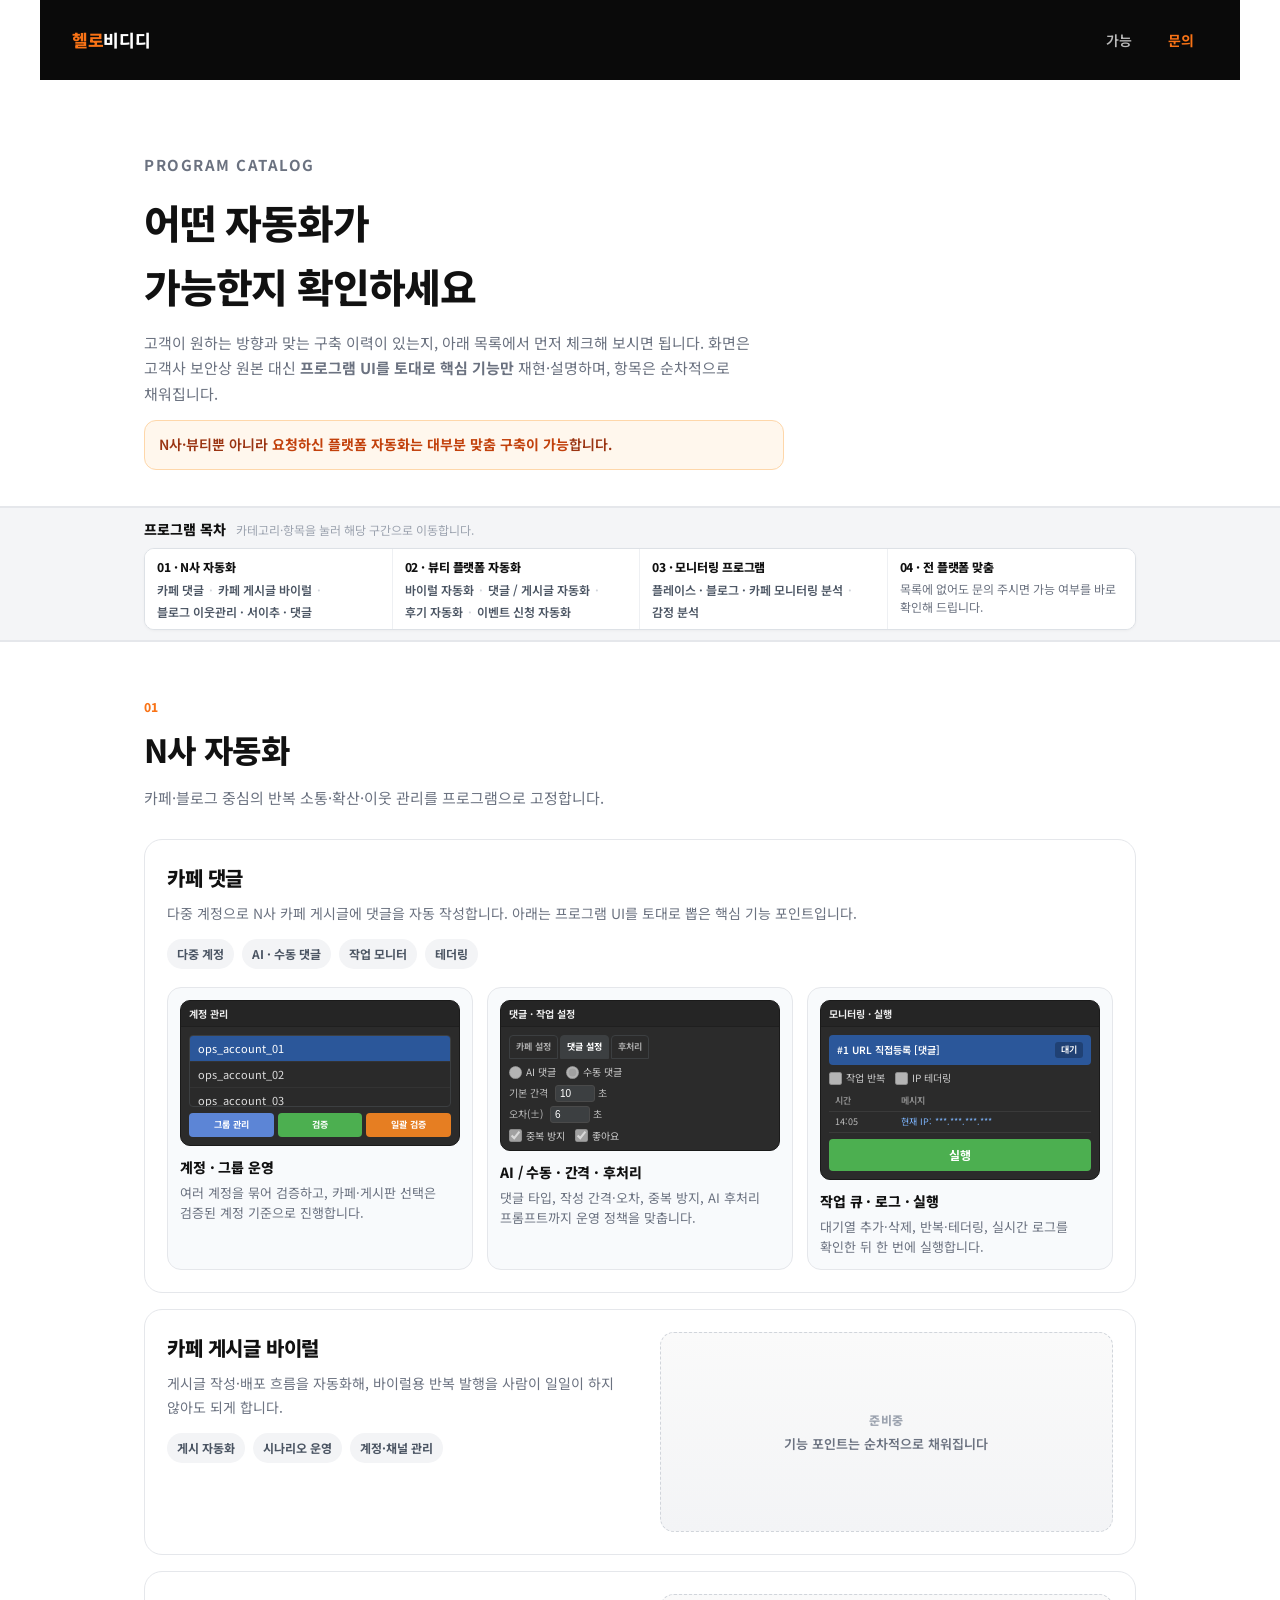
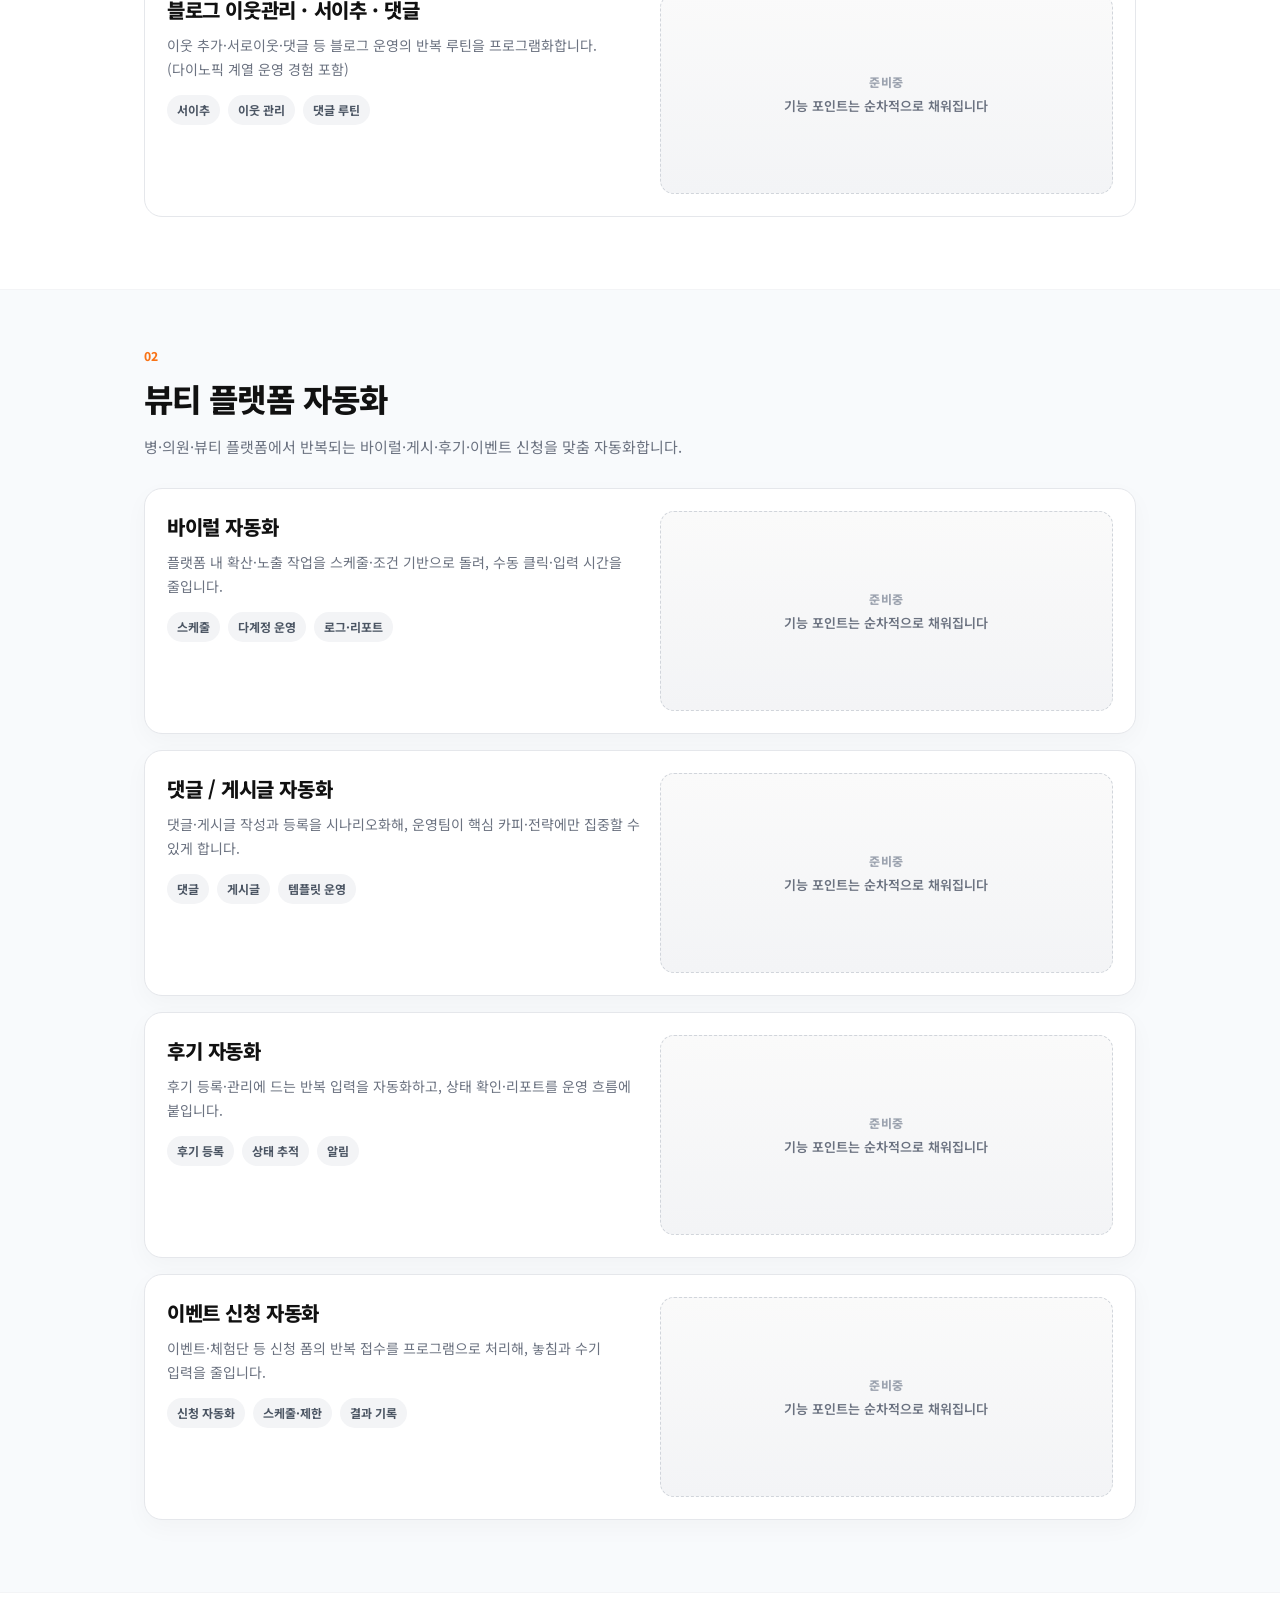
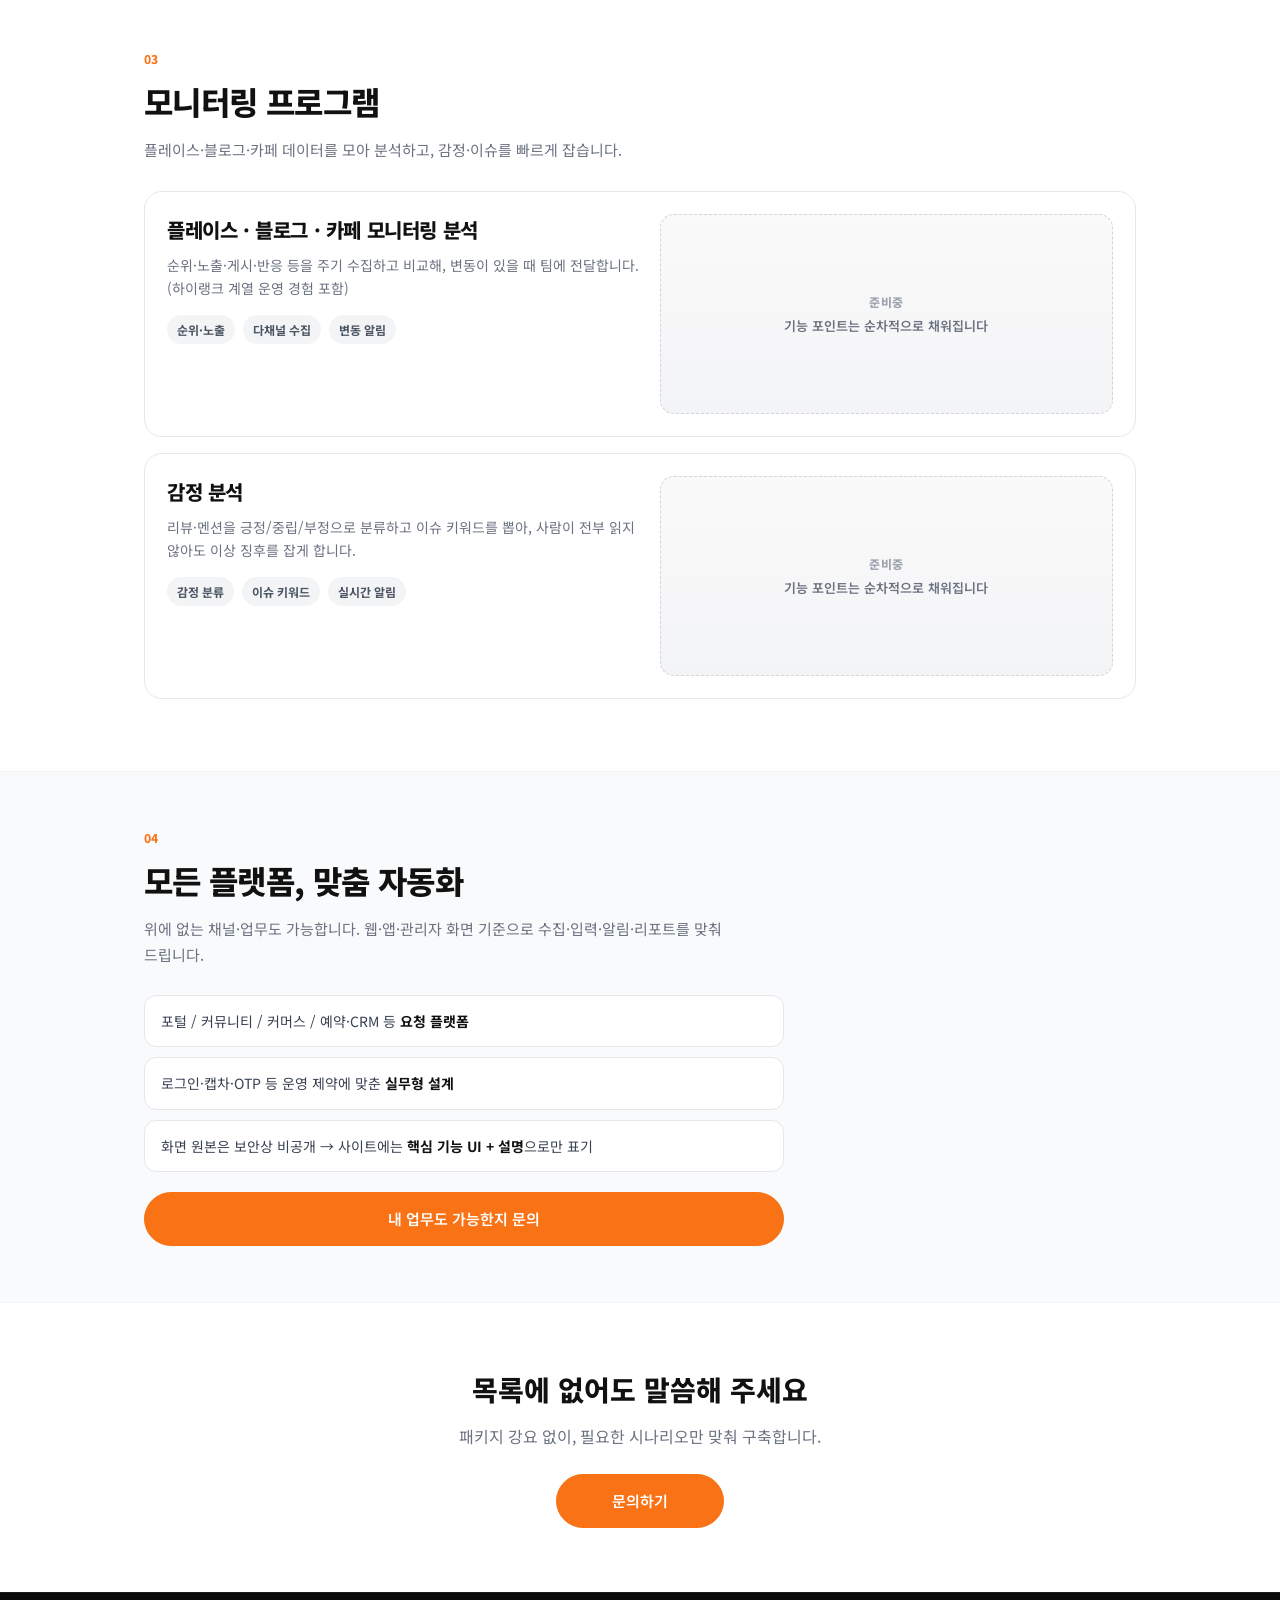
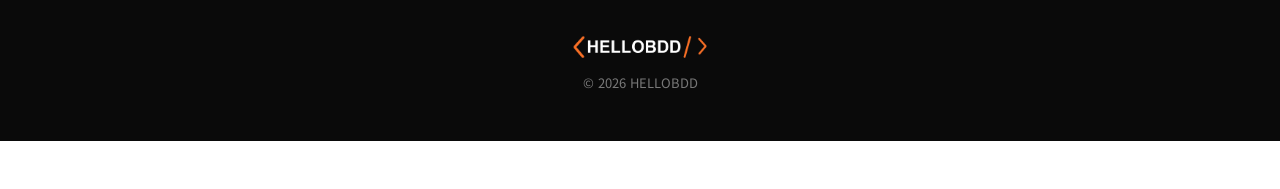
==== commit 29752521: "개선 진행중" ====
--- a/programs.html
+++ b/programs.html
@@ -3,20 +3,37 @@
 <head>
   <meta charset="UTF-8">
   <meta name="viewport" content="width=device-width, initial-scale=1.0, viewport-fit=cover">
-  <meta name="description" content="헬로비디디 자동화 프로그램 — 순위 모니터링, 플랫폼 자동화, AI 분석, 소통·바이럴">
-  <title>프로그램 상세 | 헬로비디디</title>
+  <title>프로그램 전체 | 헬로비디디</title>
+  <meta name="description" content="N사·뷰티 플랫폼·모니터링까지. 헬로비디디가 구축한 자동화 프로그램 목록을 확인하세요.">
+  <meta name="theme-color" content="#0b0c10">
+
+  <meta property="og:type" content="website">
+  <meta property="og:site_name" content="헬로비디디">
+  <meta property="og:locale" content="ko_KR">
+  <meta property="og:url" content="https://pf.dainopick.com/programs.html">
+  <meta property="og:title" content="프로그램 전체 | 헬로비디디">
+  <meta property="og:description" content="N사 자동화, 뷰티 플랫폼 자동화, 모니터링·감정 분석. 필요한 방향의 프로그램이 있는지 바로 확인하세요.">
+  <meta property="og:image" content="https://pf.dainopick.com/img/og.png">
+  <meta property="og:image:width" content="1200">
+  <meta property="og:image:height" content="630">
+
+  <meta name="twitter:card" content="summary_large_image">
+  <meta name="twitter:title" content="프로그램 전체 | 헬로비디디">
+  <meta name="twitter:description" content="N사·뷰티·모니터링 자동화 프로그램 목록.">
+  <meta name="twitter:image" content="https://pf.dainopick.com/img/og.png">
+
+  <link rel="canonical" href="https://pf.dainopick.com/programs.html">
   <link rel="preconnect" href="https://fonts.googleapis.com">
   <link rel="preconnect" href="https://fonts.gstatic.com" crossorigin>
   <link href="https://fonts.googleapis.com/css2?family=Noto+Sans+KR:wght@400;500;600;700;800&display=swap" rel="stylesheet">
-  <link rel="stylesheet" href="css/style.css?v=14">
-  <link rel="stylesheet" href="css/landing.css?v=1">
+  <link rel="stylesheet" href="css/style.css?v=21">
+  <link rel="stylesheet" href="css/landing.css?v=9">
+  <link rel="stylesheet" href="css/prog-ui.css?v=3">
 </head>
 <body class="page-programs">
   <header class="header header--dark" id="top">
     <div class="header__inner">
-      <a href="index.html" class="logo logo--img" aria-label="HELLOBDD">
-        <img class="brand-lockup" src="img/logo-lockup.png?v=1" alt="HELLOBDD" width="200" height="40">
-      </a>
+      <a href="index.html" class="logo" aria-label="헬로비디디"><span>헬로</span>비디디</a>
       <div class="header__links">
         <a href="index.html#solutions">가능</a>
         <a href="index.html#contact" class="nav__cta">문의</a>
@@ -27,79 +44,360 @@
   <main>
     <section class="programs-hero">
       <div class="container">
-        <h1>어떤 프로그램을<br>어떻게 쓰나요</h1>
-        <p>대행사·병·의원 현장에서 반복되는 작업을 기준으로 프로그램을 설계합니다. 필요한 기능만 조합해 인건비는 줄이고, 팀은 핵심 업무에 집중할 수 있게 합니다.</p>
-      </div>
-    </section>
-
-    <section class="program-block" id="rank">
-      <div class="container">
-        <p class="program-block__label">01 · N사 · 플레이스</p>
-        <h2>키워드 순위 모니터링</h2>
-        <p class="program-block__lead">지정한 검색·플레이스 키워드의 순위를 주기적으로 수집하고, 변동이 있을 때만 팀에 알려 줍니다. 매일 수동으로 확인하던 시간을 없앱니다.</p>
-        <ul class="program-points">
-          <li><strong>활용:</strong> 대행사 계정별·매장별 키워드 패키지 운영</li>
-          <li><strong>동작:</strong> 스케줄 수집 → 순위 비교 → 임계값 초과 시 알림</li>
-          <li><strong>효과:</strong> 확인 인력 최소화, 이슈 대응 속도 향상</li>
-        </ul>
-      </div>
-    </section>
-
-    <section class="program-block" id="platform">
-      <div class="container">
-        <p class="program-block__label">02 · 병·의원 · 플랫폼</p>
-        <h2>플랫폼 데이터 자동 수집</h2>
-        <p class="program-block__lead">의료·뷰티 정보 플랫폼 등에서 노출·리뷰·경쟁 데이터를 모아 정제하고, 요약 리포트로 전달합니다. 수집 자체는 프로그램이 담당합니다.</p>
-        <ul class="program-points">
-          <li><strong>활용:</strong> 병원·클리닉 다매장 모니터링, 대행 리포트 자동화</li>
-          <li><strong>동작:</strong> 멀티 소스 수집 → 정규화 → 일/주 리포트</li>
-          <li><strong>효과:</strong> 일 수 시간 작업 → 수십 분 수준으로 절감</li>
-        </ul>
-      </div>
-    </section>
-
-    <section class="program-block" id="ai">
-      <div class="container">
-        <p class="program-block__label">03 · AI · 데이터</p>
-        <h2>여론·이슈 AI 분석</h2>
-        <p class="program-block__lead">리뷰와 커뮤니티 멘션을 모아 긍정/중립/부정과 이슈 키워드를 분류합니다. 사람이 전부 읽지 않아도 이상 징후를 빠르게 잡을 수 있습니다.</p>
-        <ul class="program-points">
-          <li><strong>활용:</strong> 브랜드 평판 관리, 병원 후기 케어, 캠페인 피드백</li>
-          <li><strong>동작:</strong> 수집 → AI 분류 → 대시보드·알림</li>
-          <li><strong>효과:</strong> 이슈 감지 시간을 수 시간 → 실시간 수준으로</li>
-        </ul>
-      </div>
-    </section>
-
-    <section class="program-block" id="comms">
-      <div class="container">
-        <p class="program-block__label">04 · 소통 · 바이럴</p>
-        <h2>소통·바이럴 업무 자동화</h2>
-        <p class="program-block__lead">메신저·커뮤니티 중심의 반복 소통, 배포 작업을 시나리오화합니다. 필요 시 테더링·프록시 등 운영 인프라까지 함께 맞춥니다.</p>
-        <ul class="program-points">
-          <li><strong>활용:</strong> 대량 반복 작업 경감, 채널별 시나리오 운영</li>
-          <li><strong>동작:</strong> 트리거 → 대기/분기 → 메시지·액션 실행</li>
-          <li><strong>효과:</strong> 같은 인력으로 처리량 확대, 인건비 효율 개선</li>
-        </ul>
-      </div>
-    </section>
-
-    <section class="program-block" id="services">
-      <div class="container">
-        <p class="program-block__label">05 · 자체 서비스</p>
-        <h2>하이랭크 · 다이노픽</h2>
-        <p class="program-block__lead">실제 운영 중인 서비스로 검증된 엔진을 바탕으로, 고객사 맞춤 프로그램에도 동일한 안정성을 적용합니다.</p>
-        <ul class="program-points">
-          <li><strong>하이랭크</strong> — N사 포털·플레이스 로직 대응 / <a href="https://www.hirank.kr" target="_blank" rel="noopener noreferrer">hirank.kr</a></li>
-          <li><strong>다이노픽</strong> — 블로그 자동화·분석 / <a href="https://www.dainopick.com" target="_blank" rel="noopener noreferrer">dainopick.com</a></li>
-        </ul>
+        <p class="programs-hero__eyebrow">PROGRAM CATALOG</p>
+        <h1>어떤 자동화가<br>가능한지 확인하세요</h1>
+        <p>고객이 원하는 방향과 맞는 구축 이력이 있는지, 아래 목록에서 먼저 체크해 보시면 됩니다. 화면은 고객사 보안상 원본 대신 <strong>프로그램 UI를 토대로 핵심 기능만</strong> 재현·설명하며, 항목은 순차적으로 채워집니다.</p>
+        <p class="programs-hero__note">N사·뷰티뿐 아니라 <strong>요청하신 플랫폼 자동화는 대부분 맞춤 구축이 가능</strong>합니다.</p>
+      </div>
+    </section>
+
+    <!-- 목차: 빠른 체크용 -->
+    <nav class="prog-toc" aria-label="프로그램 목차">
+      <div class="container">
+        <div class="prog-toc__head">
+          <h2>프로그램 목차</h2>
+          <p class="prog-toc__sub">카테고리·항목을 눌러 해당 구간으로 이동합니다.</p>
+        </div>
+
+        <!-- Mobile: compact accordion -->
+        <div class="prog-toc__accordion">
+          <details class="prog-toc__fold">
+            <summary>01 · N사 자동화</summary>
+            <ul>
+              <li><a href="#n-cafe-comment">카페 댓글</a></li>
+              <li><a href="#n-cafe-viral">카페 게시글 바이럴</a></li>
+              <li><a href="#n-blog-neighbor">블로그 이웃·서이추·댓글</a></li>
+            </ul>
+          </details>
+          <details class="prog-toc__fold">
+            <summary>02 · 뷰티 플랫폼</summary>
+            <ul>
+              <li><a href="#beauty-viral">바이럴 자동화</a></li>
+              <li><a href="#beauty-post">댓글 / 게시글</a></li>
+              <li><a href="#beauty-review">후기 자동화</a></li>
+              <li><a href="#beauty-event">이벤트 신청</a></li>
+            </ul>
+          </details>
+          <details class="prog-toc__fold">
+            <summary>03 · 모니터링</summary>
+            <ul>
+              <li><a href="#monitor-place">플레이스·블로그·카페 분석</a></li>
+              <li><a href="#monitor-sentiment">감정 분석</a></li>
+            </ul>
+          </details>
+          <a class="prog-toc__fold prog-toc__fold--link" href="#any-platform">04 · 전 플랫폼 맞춤</a>
+        </div>
+
+        <!-- Desktop: full grid -->
+        <div class="prog-toc__grid">
+          <div class="prog-toc__col">
+            <a class="prog-toc__cat" href="#n-auto">01 · N사 자동화</a>
+            <ul>
+              <li><a href="#n-cafe-comment">카페 댓글</a></li>
+              <li><a href="#n-cafe-viral">카페 게시글 바이럴</a></li>
+              <li><a href="#n-blog-neighbor">블로그 이웃관리 · 서이추 · 댓글</a></li>
+            </ul>
+          </div>
+          <div class="prog-toc__col">
+            <a class="prog-toc__cat" href="#beauty-auto">02 · 뷰티 플랫폼 자동화</a>
+            <ul>
+              <li><a href="#beauty-viral">바이럴 자동화</a></li>
+              <li><a href="#beauty-post">댓글 / 게시글 자동화</a></li>
+              <li><a href="#beauty-review">후기 자동화</a></li>
+              <li><a href="#beauty-event">이벤트 신청 자동화</a></li>
+            </ul>
+          </div>
+          <div class="prog-toc__col">
+            <a class="prog-toc__cat" href="#monitor">03 · 모니터링 프로그램</a>
+            <ul>
+              <li><a href="#monitor-place">플레이스 · 블로그 · 카페 모니터링 분석</a></li>
+              <li><a href="#monitor-sentiment">감정 분석</a></li>
+            </ul>
+          </div>
+          <div class="prog-toc__col prog-toc__col--note">
+            <a class="prog-toc__cat" href="#any-platform">04 · 전 플랫폼 맞춤</a>
+            <p>목록에 없어도 문의 주시면 가능 여부를 바로 확인해 드립니다.</p>
+          </div>
+        </div>
+      </div>
+    </nav>
+
+    <!-- 01 N사 -->
+    <section class="prog-cat" id="n-auto">
+      <div class="container">
+        <header class="prog-cat__head">
+          <p class="prog-cat__label">01</p>
+          <h2>N사 자동화</h2>
+          <p class="prog-cat__desc">카페·블로그 중심의 반복 소통·확산·이웃 관리를 프로그램으로 고정합니다.</p>
+        </header>
+
+                <article class="prog-item prog-item--spotlight" id="n-cafe-comment">
+          <div class="prog-item__copy">
+            <h3>카페 댓글</h3>
+            <p>다중 계정으로 N사 카페 게시글에 댓글을 자동 작성합니다. 아래는 프로그램 UI를 토대로 뽑은 핵심 기능 포인트입니다.</p>
+            <ul class="prog-item__tags">
+              <li>다중 계정</li>
+              <li>AI · 수동 댓글</li>
+              <li>작업 모니터</li>
+              <li>테더링</li>
+            </ul>
+          </div>
+          <div class="prog-spots" aria-label="카페 댓글 핵심 기능">
+            <figure class="prog-spot">
+              <div class="ui-frag" aria-hidden="true">
+                <div class="ui-frag__bar">계정 관리</div>
+                <div class="ui-frag__body">
+                  <ul class="app-list">
+                    <li class="is-on">ops_account_01</li>
+                    <li>ops_account_02</li>
+                    <li>ops_account_03</li>
+                  </ul>
+                  <div class="app-row">
+                    <span class="app-btn app-btn--blue">그룹 관리</span>
+                    <span class="app-btn app-btn--green">검증</span>
+                    <span class="app-btn app-btn--orange">일괄 검증</span>
+                  </div>
+                </div>
+              </div>
+              <figcaption class="prog-spot__cap">
+                <strong>계정 · 그룹 운영</strong>
+                <p>여러 계정을 묶어 검증하고, 카페·게시판 선택은 검증된 계정 기준으로 진행합니다.</p>
+              </figcaption>
+            </figure>
+
+            <figure class="prog-spot">
+              <div class="ui-frag" aria-hidden="true">
+                <div class="ui-frag__bar">댓글 · 작업 설정</div>
+                <div class="ui-frag__body">
+                  <div class="app-tabs">
+                    <span>카페 설정</span>
+                    <span class="is-on">댓글 설정</span>
+                    <span>후처리</span>
+                  </div>
+                  <div class="app-radios">
+                    <label><input type="radio" disabled> AI 댓글</label>
+                    <label><input type="radio" checked disabled> 수동 댓글</label>
+                  </div>
+                  <div class="app-nums">
+                    <label>기본 간격 <input value="10" readonly> 초</label>
+                    <label>오차(±) <input value="6" readonly> 초</label>
+                  </div>
+                  <div class="app-checks">
+                    <label><input type="checkbox" checked disabled> 중복 방지</label>
+                    <label><input type="checkbox" checked disabled> 좋아요</label>
+                  </div>
+                </div>
+              </div>
+              <figcaption class="prog-spot__cap">
+                <strong>AI / 수동 · 간격 · 후처리</strong>
+                <p>댓글 타입, 작성 간격·오차, 중복 방지, AI 후처리 프롬프트까지 운영 정책을 맞춥니다.</p>
+              </figcaption>
+            </figure>
+
+            <figure class="prog-spot">
+              <div class="ui-frag" aria-hidden="true">
+                <div class="ui-frag__bar">모니터링 · 실행</div>
+                <div class="ui-frag__body">
+                  <div class="app-task">
+                    <span>#1 URL 직접등록 [댓글]</span>
+                    <em>대기</em>
+                  </div>
+                  <div class="app-checks">
+                    <label><input type="checkbox" disabled> 작업 반복</label>
+                    <label><input type="checkbox" disabled> IP 테더링</label>
+                  </div>
+                  <table class="app-log">
+                    <thead><tr><th>시간</th><th>메시지</th></tr></thead>
+                    <tbody>
+                      <tr><td>14:05</td><td class="is-link">현재 IP: ***.***.***.***</td></tr>
+                    </tbody>
+                  </table>
+                  <span class="app-btn app-btn--run">실행</span>
+                </div>
+              </div>
+              <figcaption class="prog-spot__cap">
+                <strong>작업 큐 · 로그 · 실행</strong>
+                <p>대기열 추가·삭제, 반복·테더링, 실시간 로그를 확인한 뒤 한 번에 실행합니다.</p>
+              </figcaption>
+            </figure>
+          </div>
+        </article>
+
+<article class="prog-item" id="n-cafe-viral">
+          <div class="prog-item__copy">
+            <h3>카페 게시글 바이럴</h3>
+            <p>게시글 작성·배포 흐름을 자동화해, 바이럴용 반복 발행을 사람이 일일이 하지 않아도 되게 합니다.</p>
+            <ul class="prog-item__tags">
+              <li>게시 자동화</li>
+              <li>시나리오 운영</li>
+              <li>계정·채널 관리</li>
+            </ul>
+          </div>
+          <div class="prog-ui-slot" data-ui="n-cafe-viral" aria-label="프로그램 UI 자리">
+            <span class="prog-ui-slot__label">준비중</span>
+            <span class="prog-ui-slot__hint">기능 포인트는 순차적으로 채워집니다</span>
+          </div>
+        </article>
+
+        <article class="prog-item" id="n-blog-neighbor">
+          <div class="prog-item__copy">
+            <h3>블로그 이웃관리 · 서이추 · 댓글</h3>
+            <p>이웃 추가·서로이웃·댓글 등 블로그 운영의 반복 루틴을 프로그램화합니다. (다이노픽 계열 운영 경험 포함)</p>
+            <ul class="prog-item__tags">
+              <li>서이추</li>
+              <li>이웃 관리</li>
+              <li>댓글 루틴</li>
+            </ul>
+          </div>
+          <div class="prog-ui-slot" data-ui="n-blog-neighbor" aria-label="프로그램 UI 자리">
+            <span class="prog-ui-slot__label">준비중</span>
+            <span class="prog-ui-slot__hint">기능 포인트는 순차적으로 채워집니다</span>
+          </div>
+        </article>
+      </div>
+    </section>
+
+    <!-- 02 뷰티 -->
+    <section class="prog-cat prog-cat--soft" id="beauty-auto">
+      <div class="container">
+        <header class="prog-cat__head">
+          <p class="prog-cat__label">02</p>
+          <h2>뷰티 플랫폼 자동화</h2>
+          <p class="prog-cat__desc">병·의원·뷰티 플랫폼에서 반복되는 바이럴·게시·후기·이벤트 신청을 맞춤 자동화합니다.</p>
+        </header>
+
+        <article class="prog-item" id="beauty-viral">
+          <div class="prog-item__copy">
+            <h3>바이럴 자동화</h3>
+            <p>플랫폼 내 확산·노출 작업을 스케줄·조건 기반으로 돌려, 수동 클릭·입력 시간을 줄입니다.</p>
+            <ul class="prog-item__tags">
+              <li>스케줄</li>
+              <li>다계정 운영</li>
+              <li>로그·리포트</li>
+            </ul>
+          </div>
+          <div class="prog-ui-slot" data-ui="beauty-viral" aria-label="프로그램 UI 자리">
+            <span class="prog-ui-slot__label">준비중</span>
+            <span class="prog-ui-slot__hint">기능 포인트는 순차적으로 채워집니다</span>
+          </div>
+        </article>
+
+        <article class="prog-item" id="beauty-post">
+          <div class="prog-item__copy">
+            <h3>댓글 / 게시글 자동화</h3>
+            <p>댓글·게시글 작성과 등록을 시나리오화해, 운영팀이 핵심 카피·전략에만 집중할 수 있게 합니다.</p>
+            <ul class="prog-item__tags">
+              <li>댓글</li>
+              <li>게시글</li>
+              <li>템플릿 운영</li>
+            </ul>
+          </div>
+          <div class="prog-ui-slot" data-ui="beauty-post" aria-label="프로그램 UI 자리">
+            <span class="prog-ui-slot__label">준비중</span>
+            <span class="prog-ui-slot__hint">기능 포인트는 순차적으로 채워집니다</span>
+          </div>
+        </article>
+
+        <article class="prog-item" id="beauty-review">
+          <div class="prog-item__copy">
+            <h3>후기 자동화</h3>
+            <p>후기 등록·관리에 드는 반복 입력을 자동화하고, 상태 확인·리포트를 운영 흐름에 붙입니다.</p>
+            <ul class="prog-item__tags">
+              <li>후기 등록</li>
+              <li>상태 추적</li>
+              <li>알림</li>
+            </ul>
+          </div>
+          <div class="prog-ui-slot" data-ui="beauty-review" aria-label="프로그램 UI 자리">
+            <span class="prog-ui-slot__label">준비중</span>
+            <span class="prog-ui-slot__hint">기능 포인트는 순차적으로 채워집니다</span>
+          </div>
+        </article>
+
+        <article class="prog-item" id="beauty-event">
+          <div class="prog-item__copy">
+            <h3>이벤트 신청 자동화</h3>
+            <p>이벤트·체험단 등 신청 폼의 반복 접수를 프로그램으로 처리해, 놓침과 수기 입력을 줄입니다.</p>
+            <ul class="prog-item__tags">
+              <li>신청 자동화</li>
+              <li>스케줄·제한</li>
+              <li>결과 기록</li>
+            </ul>
+          </div>
+          <div class="prog-ui-slot" data-ui="beauty-event" aria-label="프로그램 UI 자리">
+            <span class="prog-ui-slot__label">준비중</span>
+            <span class="prog-ui-slot__hint">기능 포인트는 순차적으로 채워집니다</span>
+          </div>
+        </article>
+      </div>
+    </section>
+
+    <!-- 03 모니터링 -->
+    <section class="prog-cat" id="monitor">
+      <div class="container">
+        <header class="prog-cat__head">
+          <p class="prog-cat__label">03</p>
+          <h2>모니터링 프로그램</h2>
+          <p class="prog-cat__desc">플레이스·블로그·카페 데이터를 모아 분석하고, 감정·이슈를 빠르게 잡습니다.</p>
+        </header>
+
+        <article class="prog-item" id="monitor-place">
+          <div class="prog-item__copy">
+            <h3>플레이스 · 블로그 · 카페 모니터링 분석</h3>
+            <p>순위·노출·게시·반응 등을 주기 수집하고 비교해, 변동이 있을 때 팀에 전달합니다. (하이랭크 계열 운영 경험 포함)</p>
+            <ul class="prog-item__tags">
+              <li>순위·노출</li>
+              <li>다채널 수집</li>
+              <li>변동 알림</li>
+            </ul>
+          </div>
+          <div class="prog-ui-slot" data-ui="monitor-place" aria-label="프로그램 UI 자리">
+            <span class="prog-ui-slot__label">준비중</span>
+            <span class="prog-ui-slot__hint">기능 포인트는 순차적으로 채워집니다</span>
+          </div>
+        </article>
+
+        <article class="prog-item" id="monitor-sentiment">
+          <div class="prog-item__copy">
+            <h3>감정 분석</h3>
+            <p>리뷰·멘션을 긍정/중립/부정으로 분류하고 이슈 키워드를 뽑아, 사람이 전부 읽지 않아도 이상 징후를 잡게 합니다.</p>
+            <ul class="prog-item__tags">
+              <li>감정 분류</li>
+              <li>이슈 키워드</li>
+              <li>실시간 알림</li>
+            </ul>
+          </div>
+          <div class="prog-ui-slot" data-ui="monitor-sentiment" aria-label="프로그램 UI 자리">
+            <span class="prog-ui-slot__label">준비중</span>
+            <span class="prog-ui-slot__hint">기능 포인트는 순차적으로 채워집니다</span>
+          </div>
+        </article>
+      </div>
+    </section>
+
+    <!-- 04 전 플랫폼 -->
+    <section class="prog-cat prog-cat--soft" id="any-platform">
+      <div class="container">
+        <header class="prog-cat__head">
+          <p class="prog-cat__label">04</p>
+          <h2>모든 플랫폼, 맞춤 자동화</h2>
+          <p class="prog-cat__desc">위에 없는 채널·업무도 가능합니다. 웹·앱·관리자 화면 기준으로 수집·입력·알림·리포트를 맞춰 드립니다.</p>
+        </header>
+        <div class="prog-any">
+          <ul>
+            <li>포털 / 커뮤니티 / 커머스 / 예약·CRM 등 <strong>요청 플랫폼</strong></li>
+            <li>로그인·캡차·OTP 등 운영 제약에 맞춘 <strong>실무형 설계</strong></li>
+            <li>화면 원본은 보안상 비공개 → 사이트에는 <strong>핵심 기능 UI + 설명</strong>으로만 표기</li>
+          </ul>
+          <a href="index.html#contact" class="btn btn--orange">내 업무도 가능한지 문의</a>
+        </div>
       </div>
     </section>
 
     <section class="programs-cta">
       <div class="container">
-        <h2>필요한 시나리오만 말씀해 주세요</h2>
-        <p>패키지 강요 없이, 필요한 기능만 맞춰 구축합니다.</p>
+        <h2>목록에 없어도 말씀해 주세요</h2>
+        <p>패키지 강요 없이, 필요한 시나리오만 맞춰 구축합니다.</p>
         <a href="index.html#contact" class="btn btn--orange">문의하기</a>
       </div>
     </section>
--- a/css/style.css
+++ b/css/style.css
@@ -32,15 +32,15 @@
 
 html { scroll-behavior: smooth; -webkit-text-size-adjust: 100%; }
 
-/* Custom scrollbar */
+/* Custom scrollbar — thin, quiet, brand hover */
 html {
   scrollbar-width: thin;
-  scrollbar-color: rgba(0, 0, 0, .28) transparent;
+  scrollbar-color: rgba(17, 17, 17, .28) transparent;
 }
 
 *::-webkit-scrollbar {
-  width: 8px;
-  height: 8px;
+  width: 6px;
+  height: 6px;
 }
 
 *::-webkit-scrollbar-track {
@@ -48,20 +48,29 @@
 }
 
 *::-webkit-scrollbar-thumb {
-  background: rgba(0, 0, 0, .22);
+  background-color: rgba(17, 17, 17, .22);
   border-radius: 999px;
-  border: 2px solid transparent;
+  border: 1px solid transparent;
   background-clip: padding-box;
 }
 
 *::-webkit-scrollbar-thumb:hover {
-  background: rgba(0, 0, 0, .36);
-  border: 2px solid transparent;
-  background-clip: padding-box;
+  background-color: rgba(249, 115, 22, .7);
+}
+
+*::-webkit-scrollbar-thumb:active {
+  background-color: var(--orange);
 }
 
 *::-webkit-scrollbar-corner {
   background: transparent;
+}
+
+/* Dark sections: lighter thumb */
+.section--ink,
+.hero,
+.header--dark {
+  scrollbar-color: rgba(255, 255, 255, .28) transparent;
 }
 
 body {
@@ -104,7 +113,13 @@
   padding: 0 28px;
 }
 
-.logo { font-weight: 800; font-size: 17px; letter-spacing: -.02em; }
+.logo {
+  font-weight: 800;
+  font-size: 17px;
+  letter-spacing: -.02em;
+  color: #fff;
+  white-space: nowrap;
+}
 .logo > span:not(.brand-logo) { color: var(--orange); }
 .logo--img {
   display: inline-flex;
@@ -930,49 +945,75 @@
 }
 
 .contact-grid {
+  display: grid;
+  grid-template-columns: 1fr 1fr;
+  gap: 12px;
+  max-width: 920px;
+  margin: 0 auto;
+}
+
+.contact-card--primary {
+  grid-column: 1 / -1;
+}
+
+@media (min-width: 720px) {
+  .contact-grid {
+    grid-template-columns: repeat(3, minmax(0, 1fr));
+    gap: 14px;
+  }
+
+  .contact-card--primary {
+    grid-column: auto;
+  }
+}
+
+.contact-card {
+  position: relative;
   display: flex;
   flex-direction: column;
-  gap: 8px;
-  max-width: 480px;
-  margin: 0 auto;
-}
-
-.contact-card {
-  position: relative;
-  display: grid;
-  grid-template-columns: auto 1fr auto;
-  align-items: center;
-  gap: 12px;
-  padding: 14px 16px;
+  align-items: flex-start;
+  gap: 14px;
+  min-height: 100%;
+  padding: 20px 18px 18px;
   background: var(--surface);
   border: 1px solid var(--border);
-  border-radius: 12px;
+  border-radius: 16px;
   text-decoration: none;
   color: inherit;
-  transition: border-color .15s, box-shadow .15s;
-}
-
-.contact-card:hover {
-  border-color: var(--orange);
-  box-shadow: 0 8px 24px rgba(0, 0, 0, .35);
+  transition: border-color .18s, box-shadow .18s, transform .18s;
+}
+
+@media (hover: hover) and (pointer: fine) {
+  .contact-card:hover {
+    border-color: rgba(249, 115, 22, .45);
+    box-shadow: 0 10px 28px rgba(0, 0, 0, .08);
+    transform: translateY(-2px);
+  }
 }
 
 .contact-card--primary {
-  border-color: rgba(249, 115, 22, .35);
+  border-color: rgba(249, 115, 22, .4);
+  background: linear-gradient(180deg, #fff7ed 0%, #fff 56%);
 }
 
 .contact-card__badge {
-  position: absolute; top: 8px; right: 10px;
-  font-size: 9px; font-weight: 700;
-  color: var(--orange);
-  background: var(--orange-light);
-  padding: 2px 6px;
-  border-radius: 4px;
+  position: absolute;
+  top: 14px;
+  right: 14px;
+  font-size: 10px;
+  font-weight: 700;
+  color: #c2410c;
+  background: #ffedd5;
+  padding: 3px 8px;
+  border-radius: 999px;
 }
 
 .contact-card__icon {
-  width: 44px; height: 44px;
-  display: flex; align-items: center; justify-content: center;
+  width: 44px;
+  height: 44px;
+  display: flex;
+  align-items: center;
+  justify-content: center;
   border-radius: 12px;
   color: var(--white);
   flex-shrink: 0;
@@ -980,41 +1021,51 @@
 
 .contact-card--kakao .contact-card__icon { background: #3c1e1e; color: #fee500; }
 .contact-card--telegram .contact-card__icon { background: #229ed9; }
-.contact-card--email .contact-card__icon { background: #2a2d36; color: #fff; }
+.contact-card--email .contact-card__icon { background: #111; color: #fff; }
 
 .contact-card__body {
   min-width: 0;
+  width: 100%;
+  display: flex;
+  flex-direction: column;
+  gap: 4px;
 }
 
 .contact-card__label {
   display: block;
-  font-size: 12px; font-weight: 600; color: var(--muted);
-  margin-bottom: 2px;
+  font-size: 12px;
+  font-weight: 700;
+  color: var(--muted);
+  letter-spacing: .02em;
 }
 
 .contact-card__value {
   display: block;
-  font-size: 15px; font-weight: 700; letter-spacing: -.01em;
-  margin-bottom: 2px;
-  word-break: break-all;
+  font-size: 15px;
+  font-weight: 800;
+  letter-spacing: -.02em;
+  line-height: 1.35;
+  word-break: keep-all;
+  overflow-wrap: anywhere;
   color: var(--white);
 }
 
-.contact-card--kakao .contact-card__value { color: #fee500; }
-.contact-card--telegram .contact-card__value { color: #7dd3fc; }
-.contact-card--email .contact-card__value { color: var(--white); font-size: 14px; }
+.contact-card--kakao .contact-card__value { color: #3c1e1e; }
+.contact-card--telegram .contact-card__value { color: #0369a1; }
+.contact-card--email .contact-card__value { color: #111; font-size: 14px; }
 
 .contact-card__hint {
   display: block;
-  font-size: 12px; color: var(--muted-2);
+  margin-top: 4px;
+  font-size: 12px;
+  font-weight: 500;
+  color: var(--muted-2);
+  line-height: 1.4;
 }
 
 .contact-card__action {
-  font-size: 16px; font-weight: 600; color: var(--muted-2);
-  flex-shrink: 0;
-}
-
-.contact-card:hover .contact-card__action { color: var(--orange); }
+  display: none;
+}
 
 /* ===== Footer ===== */
 .footer {
@@ -1376,12 +1427,16 @@
   border-color: #e5e7eb;
 }
 
+.section--light .contact-card--primary,
+.section--soft .contact-card--primary {
+  background: linear-gradient(180deg, #fff7ed 0%, #fff 58%);
+  border-color: #fdba74;
+}
+
 .section--light .contact-card__label,
 .section--soft .contact-card__label,
 .section--light .contact-card__hint,
-.section--soft .contact-card__hint,
-.section--light .contact-card__action,
-.section--soft .contact-card__action {
+.section--soft .contact-card__hint {
   color: #9ca3af;
 }
 
@@ -1399,7 +1454,7 @@
 
 .section--light .contact-card--telegram .contact-card__value,
 .section--soft .contact-card--telegram .contact-card__value {
-  color: #0284c7;
+  color: #0369a1;
 }
 
 .section--light .contact-card--email .contact-card__icon {
--- a/css/landing.css
+++ b/css/landing.css
@@ -546,22 +546,356 @@
 .page-programs .header__links .nav__cta { color: var(--orange); }
 .page-programs .header__links a:hover { color: #fff; }
 .programs-hero {
-  padding: 72px 0 40px;
+  padding: 72px 0 36px;
   background: #fff;
   border-bottom: 1px solid #e5e7eb;
+}
+.programs-hero__eyebrow {
+  font-size: 12px;
+  font-weight: 700;
+  letter-spacing: .1em;
+  color: var(--orange);
+  margin-bottom: 12px;
 }
 .programs-hero h1 {
   font-size: clamp(28px, 5vw, 40px);
   font-weight: 800;
   letter-spacing: -.03em;
   margin-bottom: 12px;
+  word-break: keep-all;
 }
 .programs-hero p {
   font-size: 15px;
   color: #6b7280;
-  max-width: 560px;
+  max-width: 640px;
   line-height: 1.7;
-}
+  word-break: keep-all;
+}
+.programs-hero__note {
+  margin-top: 14px;
+  padding: 12px 14px;
+  background: #fff7ed;
+  border: 1px solid #fed7aa;
+  border-radius: 12px;
+  color: #9a3412 !important;
+  font-size: 14px !important;
+  font-weight: 600;
+}
+.programs-hero__note strong { color: #c2410c; }
+
+/* TOC */
+.prog-toc {
+  padding: 16px 0 18px;
+  background: #f4f5f7;
+  border-top: 1px solid #e5e7eb;
+  border-bottom: 1px solid #e5e7eb;
+  box-shadow: inset 0 1px 0 rgba(255, 255, 255, .7);
+}
+.prog-toc__head {
+  margin-bottom: 12px;
+}
+.prog-toc__head h2 {
+  font-size: 16px;
+  font-weight: 800;
+  margin-bottom: 2px;
+}
+.prog-toc__sub {
+  font-size: 12px;
+  color: #9ca3af;
+}
+
+/* Mobile accordion (default) */
+.prog-toc__accordion {
+  display: grid;
+  gap: 8px;
+}
+.prog-toc__fold {
+  border: 1px solid #e2e5ea;
+  border-radius: 12px;
+  background: #fff;
+  overflow: hidden;
+  box-shadow: 0 1px 2px rgba(0, 0, 0, .04);
+}
+.prog-toc__fold summary {
+  list-style: none;
+  cursor: pointer;
+  padding: 12px 14px;
+  font-size: 14px;
+  font-weight: 800;
+  color: #111;
+  display: flex;
+  align-items: center;
+  justify-content: space-between;
+  gap: 8px;
+}
+.prog-toc__fold summary::-webkit-details-marker { display: none; }
+.prog-toc__fold summary::after {
+  content: "+";
+  font-size: 16px;
+  font-weight: 700;
+  color: #9ca3af;
+}
+.prog-toc__fold[open] summary::after { content: "–"; }
+.prog-toc__fold ul {
+  list-style: none;
+  display: grid;
+  gap: 0;
+  padding: 0 8px 10px;
+  border-top: 1px solid #e5e7eb;
+}
+.prog-toc__fold li a {
+  display: block;
+  padding: 10px 8px;
+  font-size: 13px;
+  font-weight: 600;
+  color: #4b5563;
+  border-bottom: 1px solid #f3f4f6;
+  word-break: keep-all;
+}
+.prog-toc__fold li:last-child a { border-bottom: none; }
+.prog-toc__fold li a:hover { color: var(--orange); }
+.prog-toc__fold--link {
+  display: block;
+  padding: 12px 14px;
+  font-size: 14px;
+  font-weight: 800;
+  color: #111;
+  text-decoration: none;
+}
+.prog-toc__fold--link:hover { color: var(--orange); }
+
+/* Desktop: compact sticky strip (not tall cards) */
+.prog-toc__grid { display: none; }
+
+@media (min-width: 860px) {
+  .prog-toc {
+    position: sticky;
+    top: var(--header-h);
+    z-index: 40;
+    padding: 10px 0;
+    background: rgba(244, 245, 247, .96);
+    backdrop-filter: blur(10px);
+    box-shadow: 0 1px 0 #e5e7eb;
+  }
+  .prog-toc__head {
+    display: flex;
+    align-items: baseline;
+    gap: 10px;
+    margin-bottom: 8px;
+  }
+  .prog-toc__head h2 { font-size: 14px; margin-bottom: 0; }
+  .prog-toc__sub { font-size: 12px; color: #9ca3af; }
+  .prog-toc__accordion { display: none; }
+  .prog-toc__grid {
+    display: grid;
+    grid-template-columns: repeat(4, minmax(0, 1fr));
+    gap: 0;
+    border: 1px solid #dde1e6;
+    border-radius: 10px;
+    overflow: hidden;
+    background: #fff;
+    box-shadow: 0 1px 3px rgba(0, 0, 0, .04);
+  }
+  .prog-toc__col {
+    padding: 8px 12px;
+    background: #fff;
+    border: none;
+    border-radius: 0;
+    border-right: 1px solid #eef0f3;
+  }
+  .prog-toc__col:last-child { border-right: none; }
+  .prog-toc__cat {
+    display: block;
+    font-size: 12px;
+    font-weight: 800;
+    color: #111;
+    margin-bottom: 4px;
+    letter-spacing: -.01em;
+  }
+  .prog-toc__cat:hover { color: var(--orange); }
+  .prog-toc__col ul {
+    list-style: none;
+    display: flex;
+    flex-wrap: wrap;
+    gap: 2px 0;
+    margin: 0;
+    padding: 0;
+  }
+  .prog-toc__col li {
+    display: inline;
+    font-size: 12px;
+    font-weight: 600;
+    color: #9ca3af;
+  }
+  .prog-toc__col li:not(:last-child)::after {
+    content: "·";
+    margin: 0 5px;
+    color: #d1d5db;
+  }
+  .prog-toc__col li a {
+    display: inline;
+    font-size: 12px;
+    font-weight: 600;
+    color: #4b5563;
+    padding: 0;
+    word-break: keep-all;
+  }
+  .prog-toc__col li a:hover { color: var(--orange); }
+  .prog-toc__col--note p {
+    font-size: 12px;
+    color: #6b7280;
+    line-height: 1.45;
+    margin: 0;
+    word-break: keep-all;
+  }
+}
+
+/* Category + items */
+.prog-cat {
+  padding: 56px 0;
+  background: #fff;
+  border-bottom: 1px solid #f3f4f6;
+  scroll-margin-top: calc(var(--header-h) + 12px);
+}
+.prog-cat--soft { background: #f8fafc; }
+.prog-cat__head { margin-bottom: 28px; max-width: 640px; }
+.prog-cat__label {
+  font-size: 12px;
+  font-weight: 800;
+  color: var(--orange);
+  margin-bottom: 8px;
+}
+.prog-cat__head h2 {
+  font-size: clamp(24px, 3.5vw, 32px);
+  font-weight: 800;
+  letter-spacing: -.02em;
+  margin-bottom: 10px;
+}
+.prog-cat__desc {
+  font-size: 15px;
+  color: #6b7280;
+  line-height: 1.7;
+  word-break: keep-all;
+}
+
+.prog-item {
+  display: grid;
+  gap: 16px;
+  padding: 22px;
+  margin-bottom: 16px;
+  background: #fff;
+  border: 1px solid #e5e7eb;
+  border-radius: 18px;
+  scroll-margin-top: calc(var(--header-h) + 72px);
+}
+.prog-cat--soft .prog-item {
+  box-shadow: 0 8px 24px rgba(0, 0, 0, .03);
+}
+@media (min-width: 860px) {
+  .prog-item {
+    grid-template-columns: minmax(0, 1fr) minmax(280px, 0.95fr);
+    align-items: stretch;
+  }
+  .prog-item--spotlight {
+    grid-template-columns: 1fr;
+  }
+}
+.prog-item__copy h3 {
+  font-size: 20px;
+  font-weight: 800;
+  margin-bottom: 8px;
+  letter-spacing: -.02em;
+}
+.prog-item__copy > p {
+  font-size: 14px;
+  color: #6b7280;
+  line-height: 1.7;
+  margin-bottom: 14px;
+  word-break: keep-all;
+}
+.prog-item__tags {
+  list-style: none;
+  display: flex;
+  flex-wrap: wrap;
+  gap: 8px;
+}
+.prog-item__tags li {
+  font-size: 12px;
+  font-weight: 700;
+  color: #4b5563;
+  background: #f3f4f6;
+  border-radius: 999px;
+  padding: 5px 10px;
+}
+
+/* Empty slot — feature spotlights pending */
+.prog-ui-slot {
+  min-height: 200px;
+  display: flex;
+  flex-direction: column;
+  align-items: center;
+  justify-content: center;
+  gap: 6px;
+  padding: 20px;
+  border-radius: 14px;
+  border: 1.5px dashed #d1d5db;
+  background:
+    linear-gradient(180deg, #fafafa 0%, #f3f4f6 100%);
+  text-align: center;
+}
+.prog-ui-slot__label {
+  font-size: 12px;
+  font-weight: 800;
+  letter-spacing: .06em;
+  color: #9ca3af;
+  text-transform: uppercase;
+}
+.prog-ui-slot__hint {
+  font-size: 13px;
+  font-weight: 600;
+  color: #6b7280;
+  max-width: 220px;
+  line-height: 1.45;
+  word-break: keep-all;
+}
+
+.prog-any {
+  display: grid;
+  gap: 20px;
+  max-width: 640px;
+}
+.prog-any ul {
+  list-style: none;
+  display: grid;
+  gap: 10px;
+}
+.prog-any li {
+  padding: 14px 16px;
+  background: #fff;
+  border: 1px solid #e5e7eb;
+  border-radius: 12px;
+  font-size: 14px;
+  color: #374151;
+  word-break: keep-all;
+}
+.prog-any li strong { color: #111; }
+
+.programs-cta {
+  padding: 64px 0;
+  text-align: center;
+  background: #fff;
+}
+.programs-cta h2 {
+  font-size: 28px;
+  font-weight: 800;
+  margin-bottom: 12px;
+}
+.programs-cta p {
+  color: #6b7280;
+  margin-bottom: 24px;
+}
+
+/* legacy blocks (unused but keep safe) */
 .program-block {
   padding: 56px 0;
   border-bottom: 1px solid #f3f4f6;
@@ -602,16 +936,3 @@
   word-break: keep-all;
 }
 .program-points li strong { color: #111; }
-.programs-cta {
-  padding: 64px 0;
-  text-align: center;
-}
-.programs-cta h2 {
-  font-size: 28px;
-  font-weight: 800;
-  margin-bottom: 12px;
-}
-.programs-cta p {
-  color: #6b7280;
-  margin-bottom: 24px;
-}
--- a/css/prog-ui.css
+++ b/css/prog-ui.css
@@ -0,0 +1,230 @@
+/* ===== Program feature spotlights (UI fragments + captions) ===== */
+
+.prog-item--spotlight {
+  gap: 18px;
+}
+@media (min-width: 860px) {
+  .prog-item--spotlight {
+    grid-template-columns: 1fr;
+  }
+}
+
+.prog-spots {
+  display: grid;
+  gap: 12px;
+}
+@media (min-width: 860px) {
+  .prog-spots {
+    grid-template-columns: repeat(3, minmax(0, 1fr));
+    gap: 14px;
+  }
+}
+
+.prog-spot {
+  margin: 0;
+  display: flex;
+  flex-direction: column;
+  gap: 10px;
+  padding: 12px;
+  border-radius: 14px;
+  border: 1px solid #e5e7eb;
+  background: #f8fafc;
+  min-width: 0;
+}
+.prog-spot__cap strong {
+  display: block;
+  font-size: 14px;
+  font-weight: 800;
+  color: #111;
+  margin-bottom: 4px;
+  letter-spacing: -.01em;
+}
+.prog-spot__cap p {
+  margin: 0;
+  font-size: 13px;
+  color: #6b7280;
+  line-height: 1.55;
+  word-break: keep-all;
+}
+
+/* Dark mini UI fragment */
+.ui-frag {
+  --app-bg: #2b2b2b;
+  --app-panel: #323232;
+  --app-border: #3c3f41;
+  --app-text: #dcdcdc;
+  --app-muted: #9a9a9a;
+  --app-blue: #5c85d6;
+  --app-green: #4caf50;
+  --app-orange: #e67e22;
+  --app-red: #e74c3c;
+  --app-select: #2b579a;
+  border-radius: 10px;
+  overflow: hidden;
+  background: var(--app-bg);
+  border: 1px solid #1a1a1a;
+  color: var(--app-text);
+  font-size: 11px;
+  line-height: 1.35;
+  text-align: left;
+}
+.ui-frag__bar {
+  display: flex;
+  align-items: center;
+  justify-content: space-between;
+  padding: 6px 8px;
+  background: #252525;
+  border-bottom: 1px solid #1f1f1f;
+  font-size: 10px;
+  font-weight: 700;
+  color: #eee;
+}
+.ui-frag__body {
+  padding: 8px;
+  display: grid;
+  gap: 6px;
+}
+
+.ui-frag .app-list {
+  list-style: none;
+  margin: 0;
+  padding: 0;
+  border: 1px solid var(--app-border);
+  border-radius: 4px;
+  background: #2a2a2a;
+  max-height: 72px;
+  overflow: hidden;
+}
+.ui-frag .app-list li {
+  padding: 5px 8px;
+  color: #ddd;
+  border-bottom: 1px solid #333;
+}
+.ui-frag .app-list li:last-child { border-bottom: none; }
+.ui-frag .app-list li.is-on {
+  background: var(--app-select);
+  color: #fff;
+}
+
+.ui-frag .app-row {
+  display: flex;
+  flex-wrap: wrap;
+  gap: 4px;
+}
+.ui-frag .app-btn {
+  flex: 1;
+  min-width: 0;
+  border: none;
+  border-radius: 4px;
+  padding: 6px 4px;
+  font-size: 9px;
+  font-weight: 700;
+  color: #fff;
+  background: #4a4a4a;
+  text-align: center;
+  white-space: nowrap;
+}
+.ui-frag .app-btn--blue { background: var(--app-blue); }
+.ui-frag .app-btn--green { background: var(--app-green); }
+.ui-frag .app-btn--orange { background: var(--app-orange); }
+.ui-frag .app-btn--red { background: #d35400; }
+.ui-frag .app-btn--danger { background: var(--app-red); }
+.ui-frag .app-btn--run {
+  flex: 0 0 auto;
+  width: 100%;
+  padding: 8px;
+  font-size: 12px;
+  background: var(--app-green);
+}
+
+.ui-frag .app-tabs {
+  display: flex;
+  gap: 2px;
+  flex-wrap: wrap;
+}
+.ui-frag .app-tabs span {
+  border: 1px solid var(--app-border);
+  border-radius: 4px 4px 0 0;
+  background: #2b2b2b;
+  color: #aaa;
+  font-size: 9px;
+  font-weight: 700;
+  padding: 5px 6px;
+}
+.ui-frag .app-tabs span.is-on {
+  background: #3c3f41;
+  color: #fff;
+}
+
+.ui-frag .app-radios,
+.ui-frag .app-checks {
+  display: flex;
+  flex-wrap: wrap;
+  gap: 6px 10px;
+  font-size: 10px;
+  color: #ccc;
+}
+.ui-frag .app-radios label,
+.ui-frag .app-checks label {
+  display: inline-flex;
+  align-items: center;
+  gap: 4px;
+}
+.ui-frag .app-nums {
+  display: grid;
+  gap: 4px;
+  font-size: 10px;
+  color: #bbb;
+}
+.ui-frag .app-nums input {
+  width: 40px;
+  margin-left: 4px;
+  background: #3c3f41;
+  border: 1px solid #4a4a4a;
+  border-radius: 3px;
+  color: #fff;
+  padding: 2px 4px;
+  font-size: 10px;
+}
+.ui-frag .app-task {
+  display: flex;
+  align-items: center;
+  justify-content: space-between;
+  gap: 6px;
+  padding: 7px 8px;
+  background: var(--app-select);
+  border-radius: 4px;
+  color: #fff;
+  font-size: 10px;
+  font-weight: 600;
+}
+.ui-frag .app-task em {
+  font-style: normal;
+  font-size: 9px;
+  padding: 2px 6px;
+  border-radius: 3px;
+  background: rgba(0, 0, 0, .25);
+}
+.ui-frag .app-log {
+  width: 100%;
+  border-collapse: collapse;
+  font-size: 9px;
+}
+.ui-frag .app-log th,
+.ui-frag .app-log td {
+  padding: 4px 6px;
+  border-bottom: 1px solid #3a3a3a;
+  text-align: left;
+  color: #bbb;
+}
+.ui-frag .app-log th { color: #888; font-weight: 700; }
+.ui-frag .app-log .is-link { color: #7eb6ff; }
+
+.prog-ui-slot--filled {
+  min-height: 0;
+  padding: 0;
+  border: none;
+  background: transparent;
+  align-items: stretch;
+  justify-content: flex-start;
+}
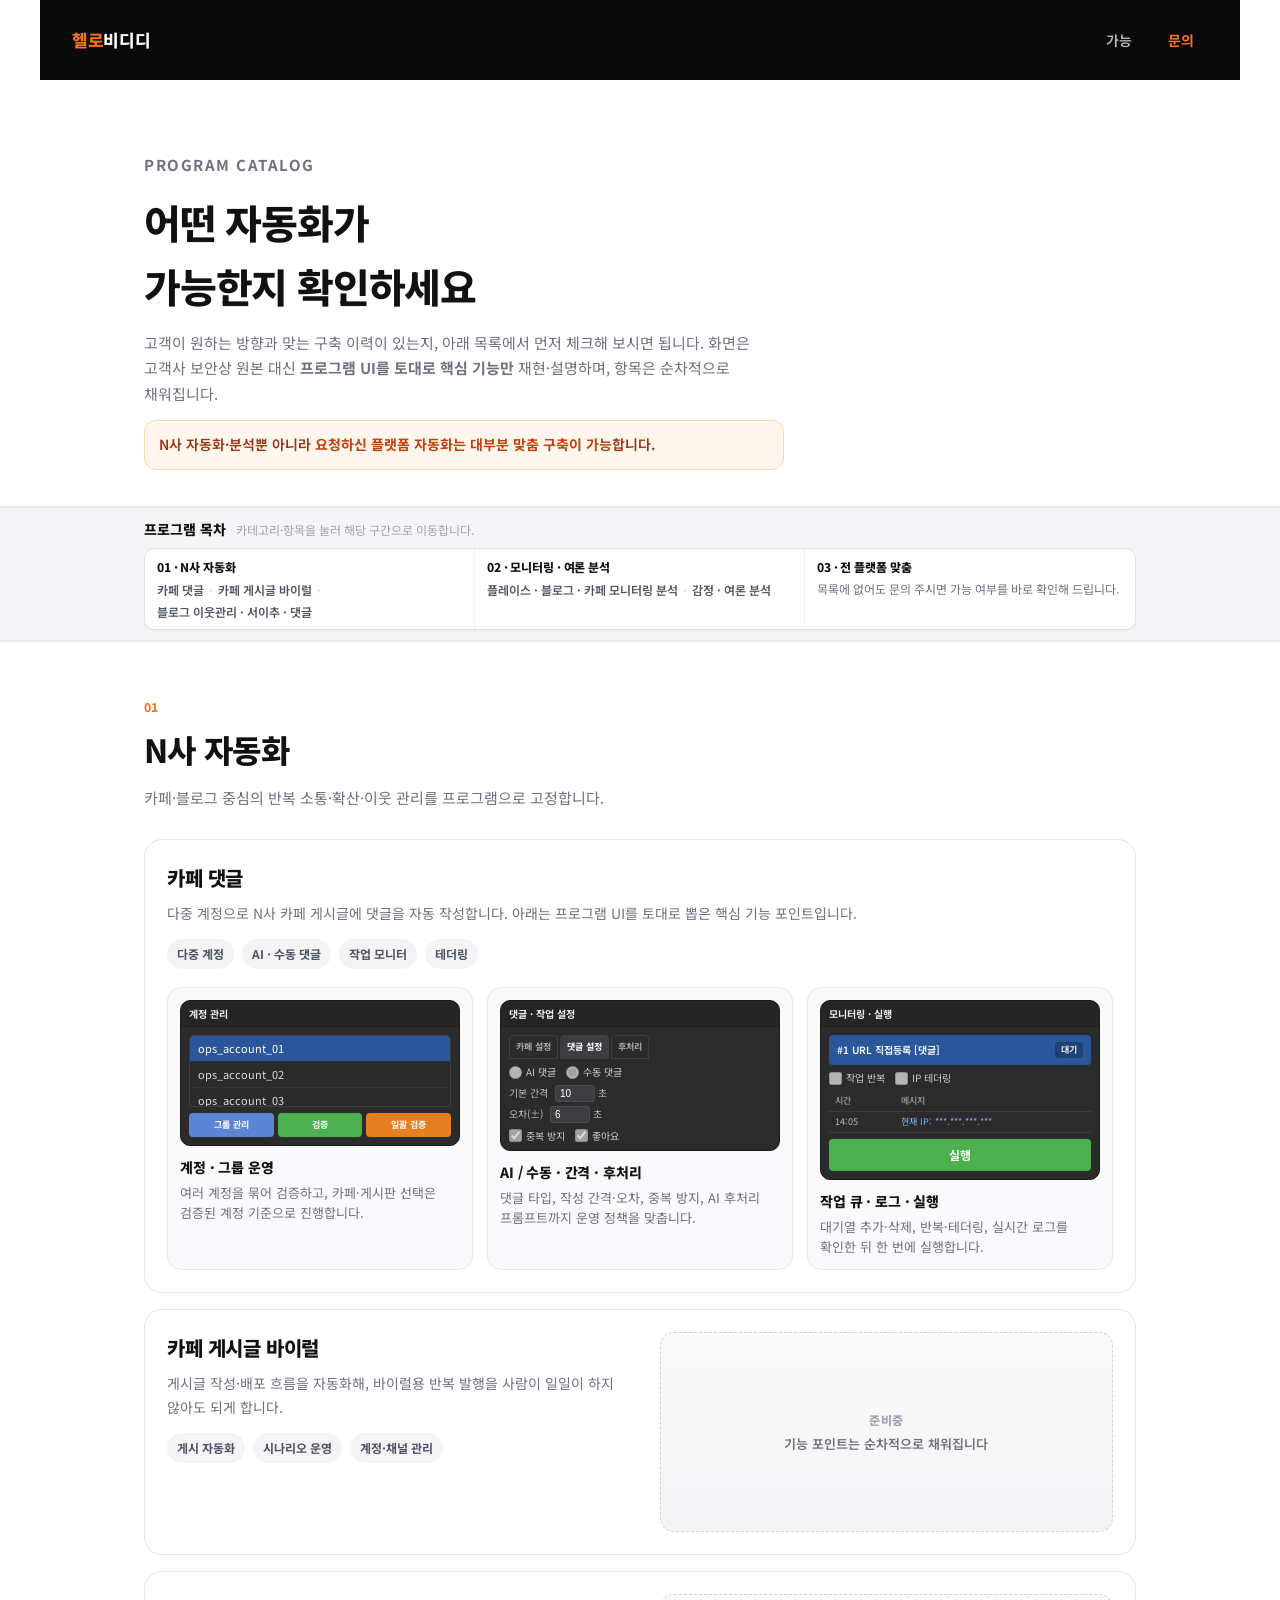
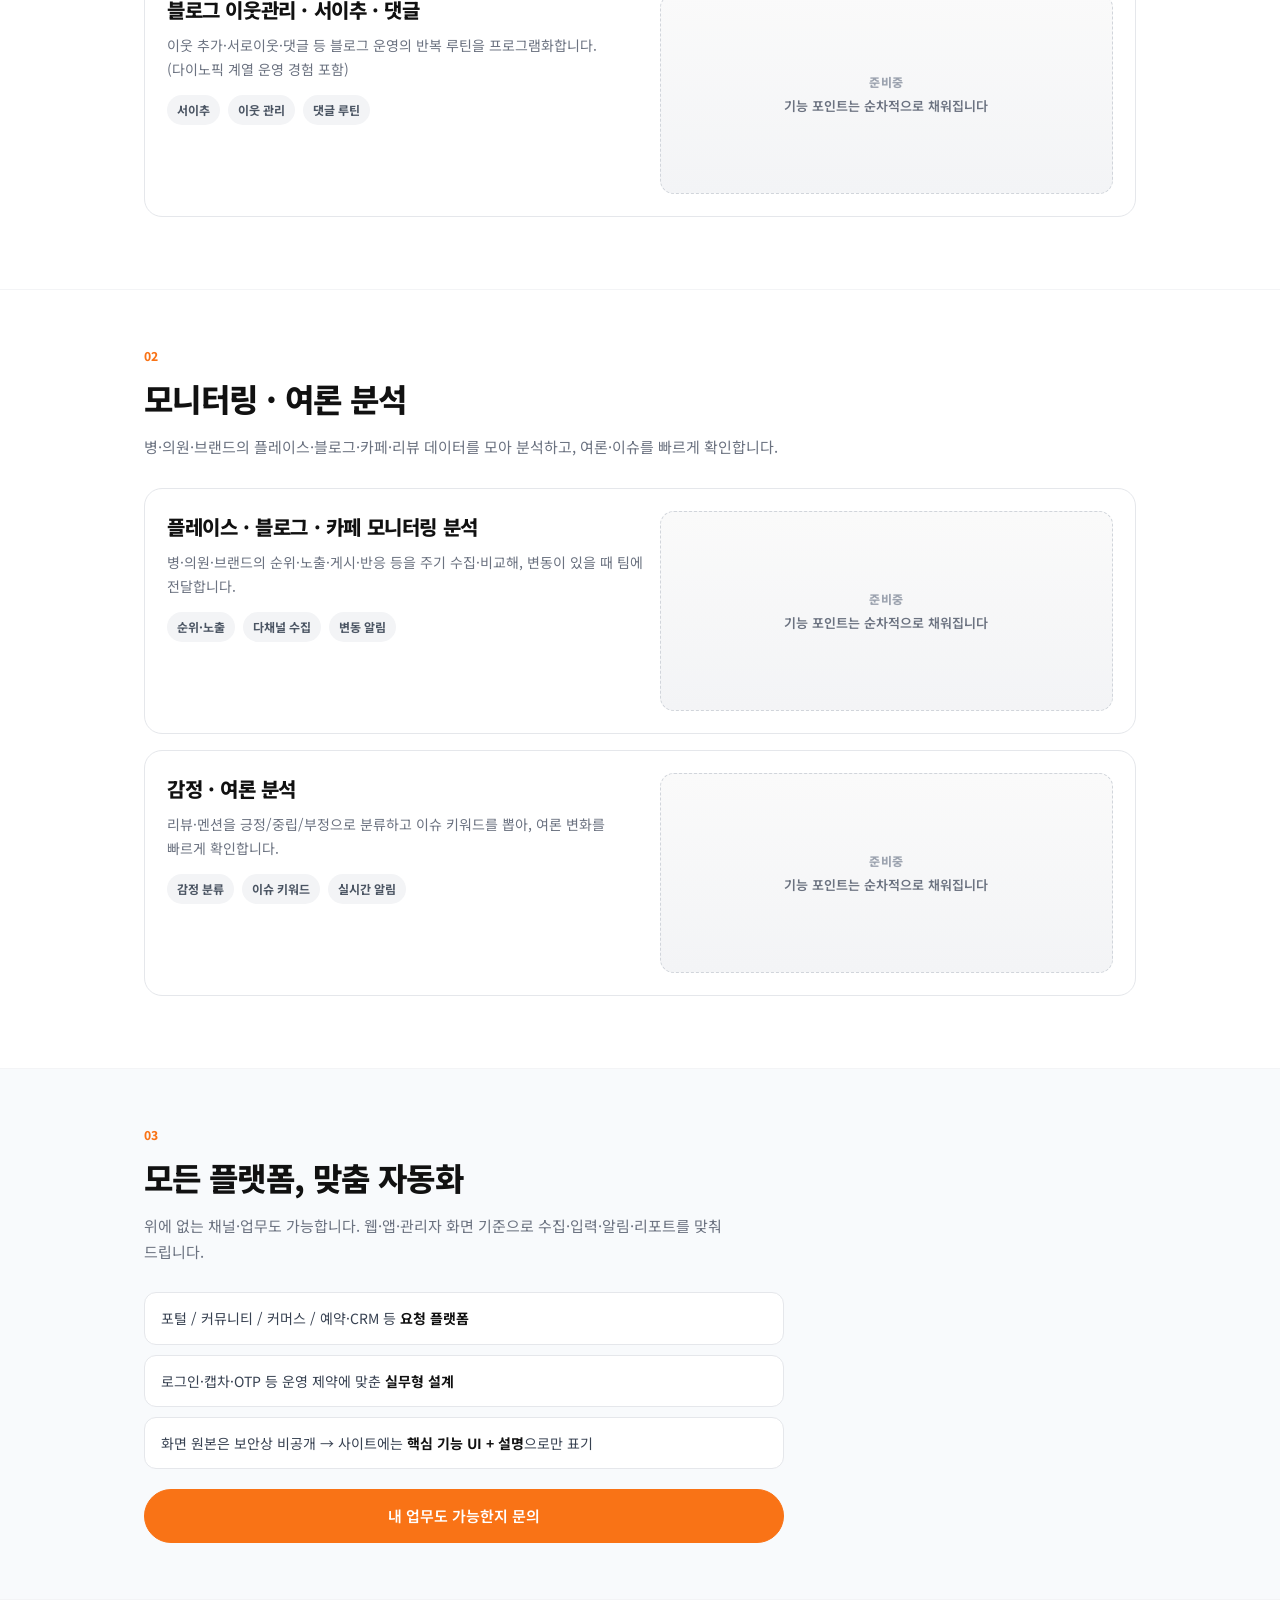
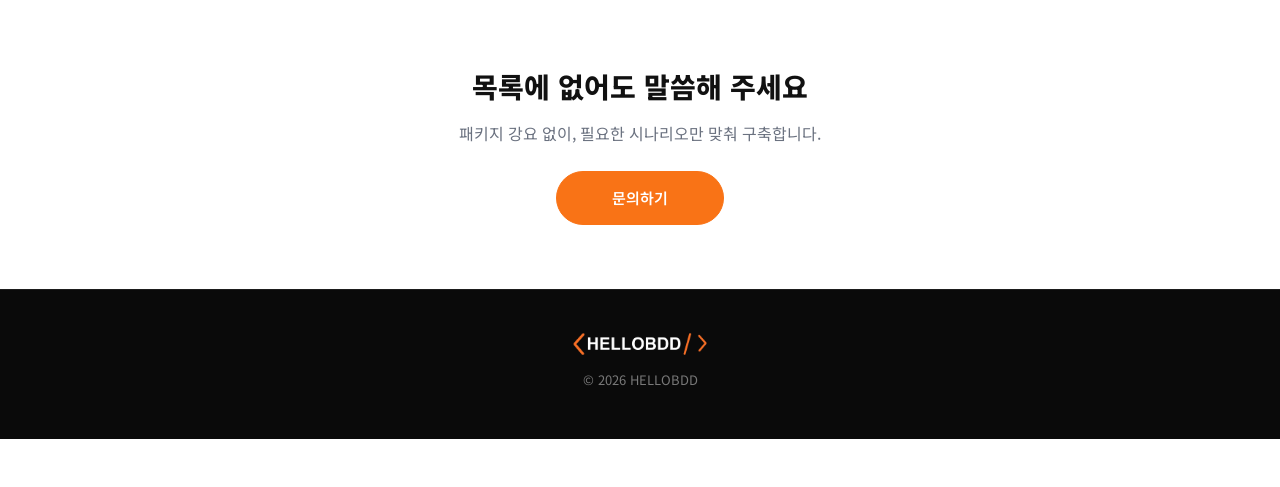
==== commit 5965f648: "병/의원 바이럴 관련 제거" ====
--- a/programs.html
+++ b/programs.html
@@ -4,7 +4,7 @@
   <meta charset="UTF-8">
   <meta name="viewport" content="width=device-width, initial-scale=1.0, viewport-fit=cover">
   <title>프로그램 전체 | 헬로비디디</title>
-  <meta name="description" content="N사·뷰티 플랫폼·모니터링까지. 헬로비디디가 구축한 자동화 프로그램 목록을 확인하세요.">
+  <meta name="description" content="N사 자동화·모니터링·여론 분석까지. 헬로비디디가 구축한 자동화 프로그램 목록을 확인하세요.">
   <meta name="theme-color" content="#0b0c10">
 
   <meta property="og:type" content="website">
@@ -12,22 +12,22 @@
   <meta property="og:locale" content="ko_KR">
   <meta property="og:url" content="https://pf.dainopick.com/programs.html">
   <meta property="og:title" content="프로그램 전체 | 헬로비디디">
-  <meta property="og:description" content="N사 자동화, 뷰티 플랫폼 자동화, 모니터링·감정 분석. 필요한 방향의 프로그램이 있는지 바로 확인하세요.">
-  <meta property="og:image" content="https://pf.dainopick.com/img/og.png">
+  <meta property="og:description" content="N사 자동화, 모니터링·감정 분석·여론 확인. 필요한 방향의 프로그램이 있는지 바로 확인하세요.">
+  <meta property="og:image" content="https://pf.dainopick.com/img/og.png?v=4">
   <meta property="og:image:width" content="1200">
   <meta property="og:image:height" content="630">
 
   <meta name="twitter:card" content="summary_large_image">
   <meta name="twitter:title" content="프로그램 전체 | 헬로비디디">
-  <meta name="twitter:description" content="N사·뷰티·모니터링 자동화 프로그램 목록.">
-  <meta name="twitter:image" content="https://pf.dainopick.com/img/og.png">
+  <meta name="twitter:description" content="N사 자동화·모니터링·여론 분석 프로그램 목록.">
+  <meta name="twitter:image" content="https://pf.dainopick.com/img/og.png?v=4">
 
   <link rel="canonical" href="https://pf.dainopick.com/programs.html">
   <link rel="preconnect" href="https://fonts.googleapis.com">
   <link rel="preconnect" href="https://fonts.gstatic.com" crossorigin>
   <link href="https://fonts.googleapis.com/css2?family=Noto+Sans+KR:wght@400;500;600;700;800&display=swap" rel="stylesheet">
   <link rel="stylesheet" href="css/style.css?v=21">
-  <link rel="stylesheet" href="css/landing.css?v=9">
+  <link rel="stylesheet" href="css/landing.css?v=10">
   <link rel="stylesheet" href="css/prog-ui.css?v=3">
 </head>
 <body class="page-programs">
@@ -47,7 +47,7 @@
         <p class="programs-hero__eyebrow">PROGRAM CATALOG</p>
         <h1>어떤 자동화가<br>가능한지 확인하세요</h1>
         <p>고객이 원하는 방향과 맞는 구축 이력이 있는지, 아래 목록에서 먼저 체크해 보시면 됩니다. 화면은 고객사 보안상 원본 대신 <strong>프로그램 UI를 토대로 핵심 기능만</strong> 재현·설명하며, 항목은 순차적으로 채워집니다.</p>
-        <p class="programs-hero__note">N사·뷰티뿐 아니라 <strong>요청하신 플랫폼 자동화는 대부분 맞춤 구축이 가능</strong>합니다.</p>
+        <p class="programs-hero__note">N사 자동화·분석뿐 아니라 <strong>요청하신 플랫폼 자동화는 대부분 맞춤 구축이 가능</strong>합니다.</p>
       </div>
     </section>
 
@@ -70,22 +70,13 @@
             </ul>
           </details>
           <details class="prog-toc__fold">
-            <summary>02 · 뷰티 플랫폼</summary>
-            <ul>
-              <li><a href="#beauty-viral">바이럴 자동화</a></li>
-              <li><a href="#beauty-post">댓글 / 게시글</a></li>
-              <li><a href="#beauty-review">후기 자동화</a></li>
-              <li><a href="#beauty-event">이벤트 신청</a></li>
-            </ul>
-          </details>
-          <details class="prog-toc__fold">
-            <summary>03 · 모니터링</summary>
+            <summary>02 · 모니터링</summary>
             <ul>
               <li><a href="#monitor-place">플레이스·블로그·카페 분석</a></li>
-              <li><a href="#monitor-sentiment">감정 분석</a></li>
+              <li><a href="#monitor-sentiment">감정 · 여론 분석</a></li>
             </ul>
           </details>
-          <a class="prog-toc__fold prog-toc__fold--link" href="#any-platform">04 · 전 플랫폼 맞춤</a>
+          <a class="prog-toc__fold prog-toc__fold--link" href="#any-platform">03 · 전 플랫폼 맞춤</a>
         </div>
 
         <!-- Desktop: full grid -->
@@ -99,23 +90,14 @@
             </ul>
           </div>
           <div class="prog-toc__col">
-            <a class="prog-toc__cat" href="#beauty-auto">02 · 뷰티 플랫폼 자동화</a>
-            <ul>
-              <li><a href="#beauty-viral">바이럴 자동화</a></li>
-              <li><a href="#beauty-post">댓글 / 게시글 자동화</a></li>
-              <li><a href="#beauty-review">후기 자동화</a></li>
-              <li><a href="#beauty-event">이벤트 신청 자동화</a></li>
-            </ul>
-          </div>
-          <div class="prog-toc__col">
-            <a class="prog-toc__cat" href="#monitor">03 · 모니터링 프로그램</a>
+            <a class="prog-toc__cat" href="#monitor">02 · 모니터링 · 여론 분석</a>
             <ul>
               <li><a href="#monitor-place">플레이스 · 블로그 · 카페 모니터링 분석</a></li>
-              <li><a href="#monitor-sentiment">감정 분석</a></li>
+              <li><a href="#monitor-sentiment">감정 · 여론 분석</a></li>
             </ul>
           </div>
           <div class="prog-toc__col prog-toc__col--note">
-            <a class="prog-toc__cat" href="#any-platform">04 · 전 플랫폼 맞춤</a>
+            <a class="prog-toc__cat" href="#any-platform">03 · 전 플랫폼 맞춤</a>
             <p>목록에 없어도 문의 주시면 가능 여부를 바로 확인해 드립니다.</p>
           </div>
         </div>
@@ -257,94 +239,19 @@
       </div>
     </section>
 
-    <!-- 02 뷰티 -->
-    <section class="prog-cat prog-cat--soft" id="beauty-auto">
+    <!-- 02 모니터링 -->
+    <section class="prog-cat" id="monitor">
       <div class="container">
         <header class="prog-cat__head">
           <p class="prog-cat__label">02</p>
-          <h2>뷰티 플랫폼 자동화</h2>
-          <p class="prog-cat__desc">병·의원·뷰티 플랫폼에서 반복되는 바이럴·게시·후기·이벤트 신청을 맞춤 자동화합니다.</p>
+          <h2>모니터링 · 여론 분석</h2>
+          <p class="prog-cat__desc">병·의원·브랜드의 플레이스·블로그·카페·리뷰 데이터를 모아 분석하고, 여론·이슈를 빠르게 확인합니다.</p>
         </header>
 
-        <article class="prog-item" id="beauty-viral">
-          <div class="prog-item__copy">
-            <h3>바이럴 자동화</h3>
-            <p>플랫폼 내 확산·노출 작업을 스케줄·조건 기반으로 돌려, 수동 클릭·입력 시간을 줄입니다.</p>
-            <ul class="prog-item__tags">
-              <li>스케줄</li>
-              <li>다계정 운영</li>
-              <li>로그·리포트</li>
-            </ul>
-          </div>
-          <div class="prog-ui-slot" data-ui="beauty-viral" aria-label="프로그램 UI 자리">
-            <span class="prog-ui-slot__label">준비중</span>
-            <span class="prog-ui-slot__hint">기능 포인트는 순차적으로 채워집니다</span>
-          </div>
-        </article>
-
-        <article class="prog-item" id="beauty-post">
-          <div class="prog-item__copy">
-            <h3>댓글 / 게시글 자동화</h3>
-            <p>댓글·게시글 작성과 등록을 시나리오화해, 운영팀이 핵심 카피·전략에만 집중할 수 있게 합니다.</p>
-            <ul class="prog-item__tags">
-              <li>댓글</li>
-              <li>게시글</li>
-              <li>템플릿 운영</li>
-            </ul>
-          </div>
-          <div class="prog-ui-slot" data-ui="beauty-post" aria-label="프로그램 UI 자리">
-            <span class="prog-ui-slot__label">준비중</span>
-            <span class="prog-ui-slot__hint">기능 포인트는 순차적으로 채워집니다</span>
-          </div>
-        </article>
-
-        <article class="prog-item" id="beauty-review">
-          <div class="prog-item__copy">
-            <h3>후기 자동화</h3>
-            <p>후기 등록·관리에 드는 반복 입력을 자동화하고, 상태 확인·리포트를 운영 흐름에 붙입니다.</p>
-            <ul class="prog-item__tags">
-              <li>후기 등록</li>
-              <li>상태 추적</li>
-              <li>알림</li>
-            </ul>
-          </div>
-          <div class="prog-ui-slot" data-ui="beauty-review" aria-label="프로그램 UI 자리">
-            <span class="prog-ui-slot__label">준비중</span>
-            <span class="prog-ui-slot__hint">기능 포인트는 순차적으로 채워집니다</span>
-          </div>
-        </article>
-
-        <article class="prog-item" id="beauty-event">
-          <div class="prog-item__copy">
-            <h3>이벤트 신청 자동화</h3>
-            <p>이벤트·체험단 등 신청 폼의 반복 접수를 프로그램으로 처리해, 놓침과 수기 입력을 줄입니다.</p>
-            <ul class="prog-item__tags">
-              <li>신청 자동화</li>
-              <li>스케줄·제한</li>
-              <li>결과 기록</li>
-            </ul>
-          </div>
-          <div class="prog-ui-slot" data-ui="beauty-event" aria-label="프로그램 UI 자리">
-            <span class="prog-ui-slot__label">준비중</span>
-            <span class="prog-ui-slot__hint">기능 포인트는 순차적으로 채워집니다</span>
-          </div>
-        </article>
-      </div>
-    </section>
-
-    <!-- 03 모니터링 -->
-    <section class="prog-cat" id="monitor">
-      <div class="container">
-        <header class="prog-cat__head">
-          <p class="prog-cat__label">03</p>
-          <h2>모니터링 프로그램</h2>
-          <p class="prog-cat__desc">플레이스·블로그·카페 데이터를 모아 분석하고, 감정·이슈를 빠르게 잡습니다.</p>
-        </header>
-
         <article class="prog-item" id="monitor-place">
           <div class="prog-item__copy">
             <h3>플레이스 · 블로그 · 카페 모니터링 분석</h3>
-            <p>순위·노출·게시·반응 등을 주기 수집하고 비교해, 변동이 있을 때 팀에 전달합니다. (하이랭크 계열 운영 경험 포함)</p>
+            <p>병·의원·브랜드의 순위·노출·게시·반응 등을 주기 수집·비교해, 변동이 있을 때 팀에 전달합니다.</p>
             <ul class="prog-item__tags">
               <li>순위·노출</li>
               <li>다채널 수집</li>
@@ -359,8 +266,8 @@
 
         <article class="prog-item" id="monitor-sentiment">
           <div class="prog-item__copy">
-            <h3>감정 분석</h3>
-            <p>리뷰·멘션을 긍정/중립/부정으로 분류하고 이슈 키워드를 뽑아, 사람이 전부 읽지 않아도 이상 징후를 잡게 합니다.</p>
+            <h3>감정 · 여론 분석</h3>
+            <p>리뷰·멘션을 긍정/중립/부정으로 분류하고 이슈 키워드를 뽑아, 여론 변화를 빠르게 확인합니다.</p>
             <ul class="prog-item__tags">
               <li>감정 분류</li>
               <li>이슈 키워드</li>
@@ -379,7 +286,7 @@
     <section class="prog-cat prog-cat--soft" id="any-platform">
       <div class="container">
         <header class="prog-cat__head">
-          <p class="prog-cat__label">04</p>
+          <p class="prog-cat__label">03</p>
           <h2>모든 플랫폼, 맞춤 자동화</h2>
           <p class="prog-cat__desc">위에 없는 채널·업무도 가능합니다. 웹·앱·관리자 화면 기준으로 수집·입력·알림·리포트를 맞춰 드립니다.</p>
         </header>
--- a/css/landing.css
+++ b/css/landing.css
@@ -688,7 +688,7 @@
   .prog-toc__accordion { display: none; }
   .prog-toc__grid {
     display: grid;
-    grid-template-columns: repeat(4, minmax(0, 1fr));
+    grid-template-columns: repeat(3, minmax(0, 1fr));
     gap: 0;
     border: 1px solid #dde1e6;
     border-radius: 10px;
